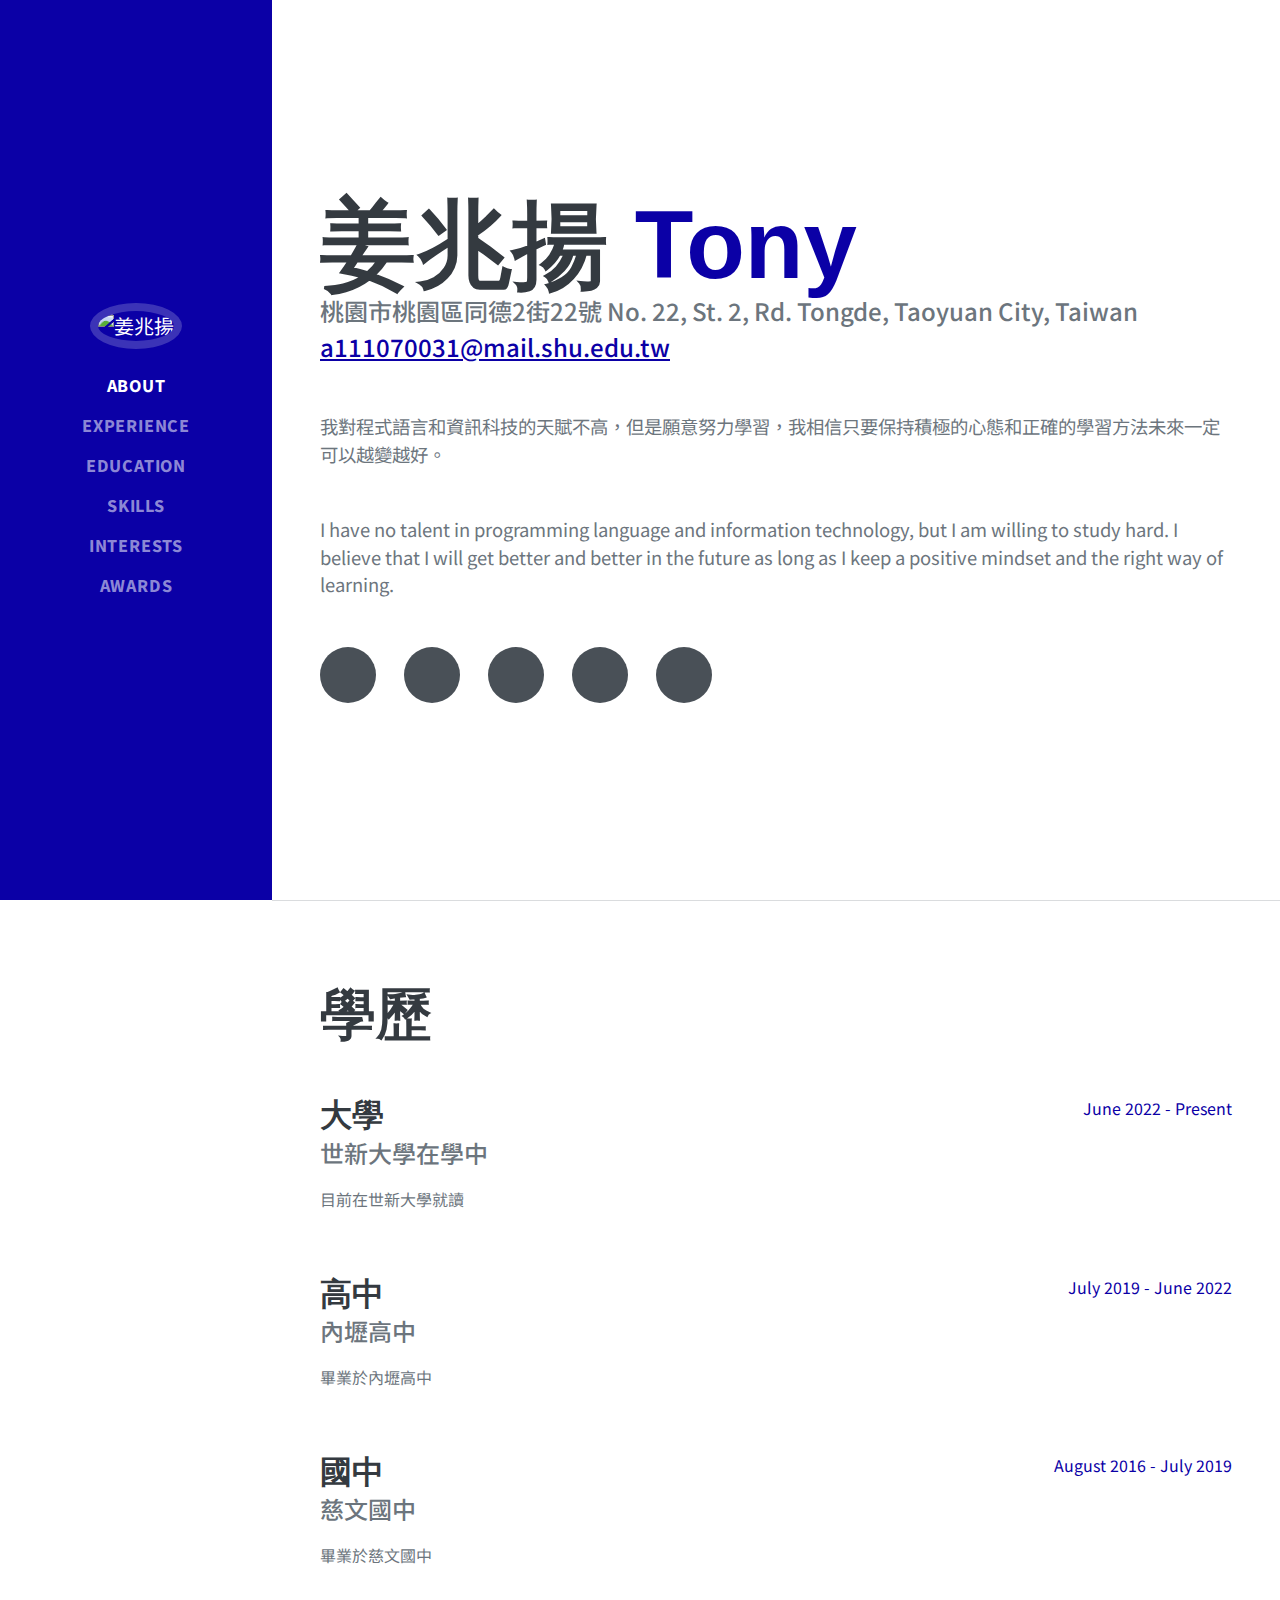
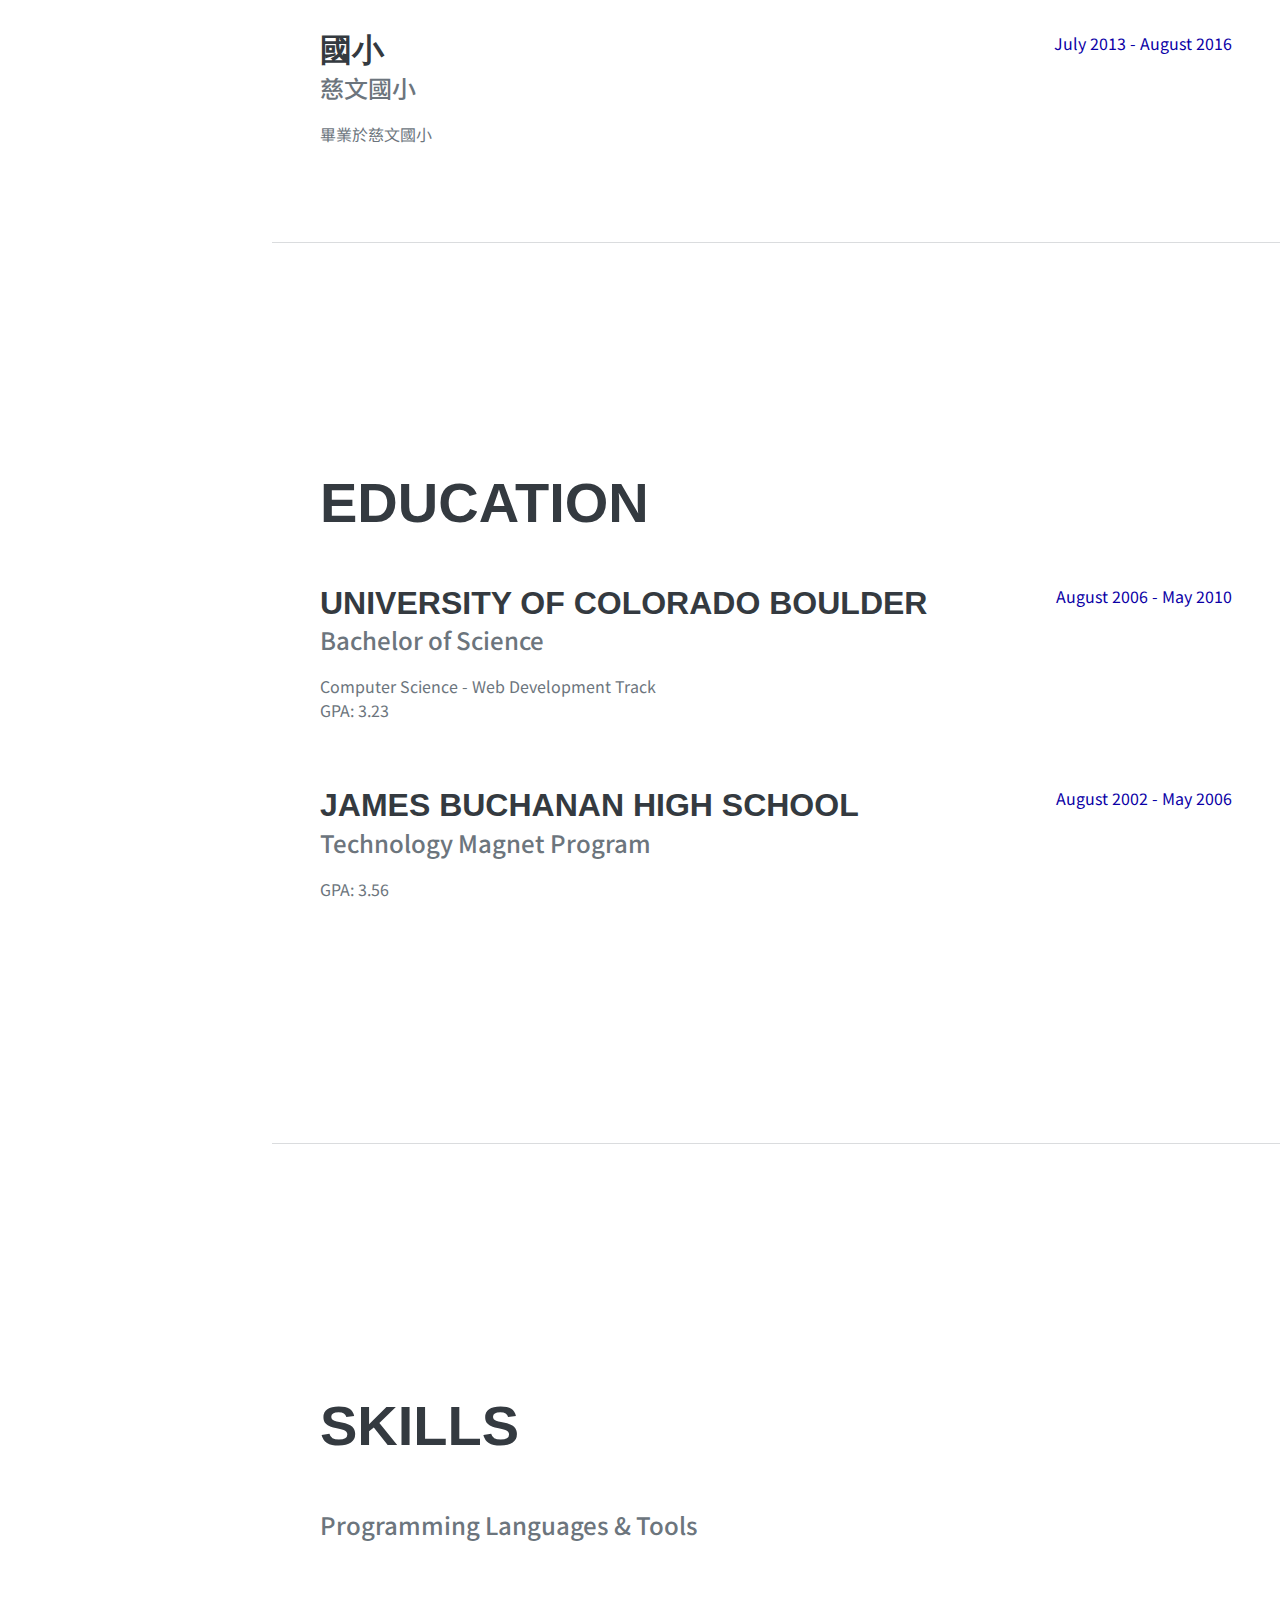
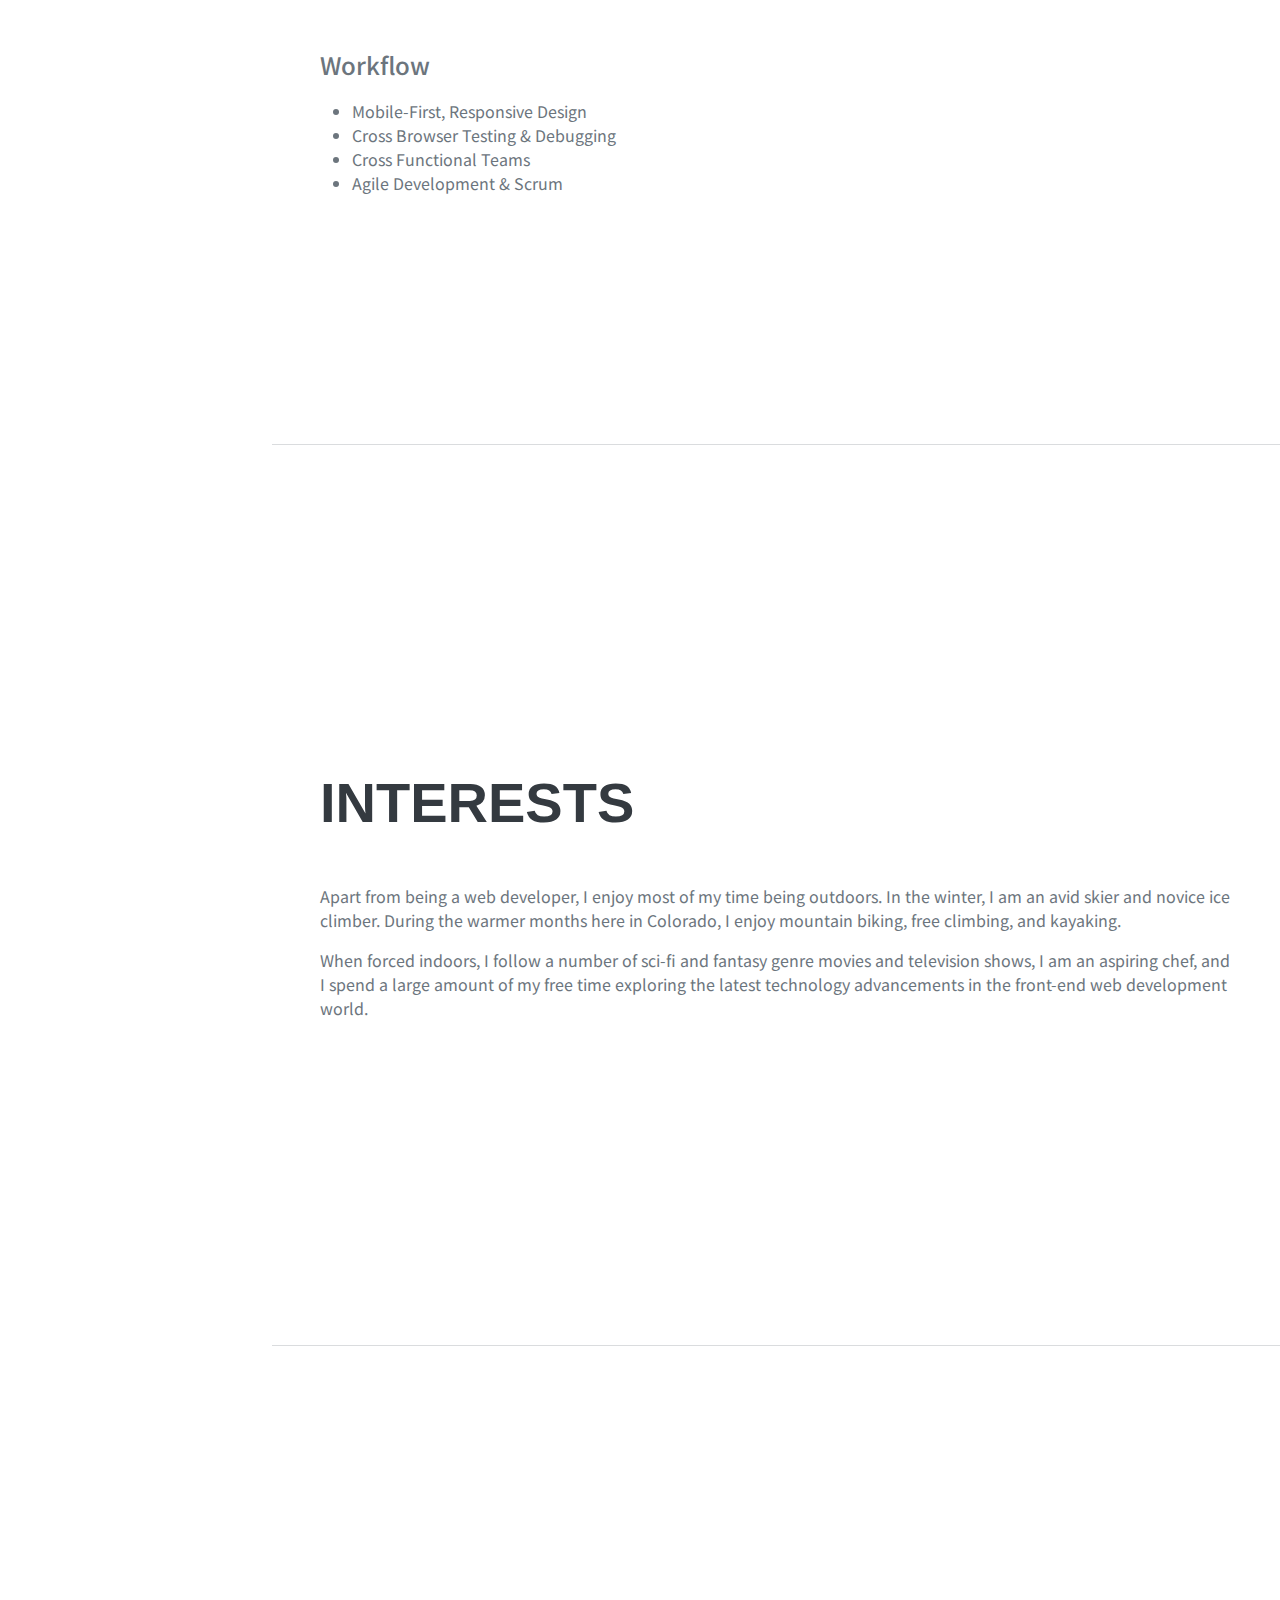
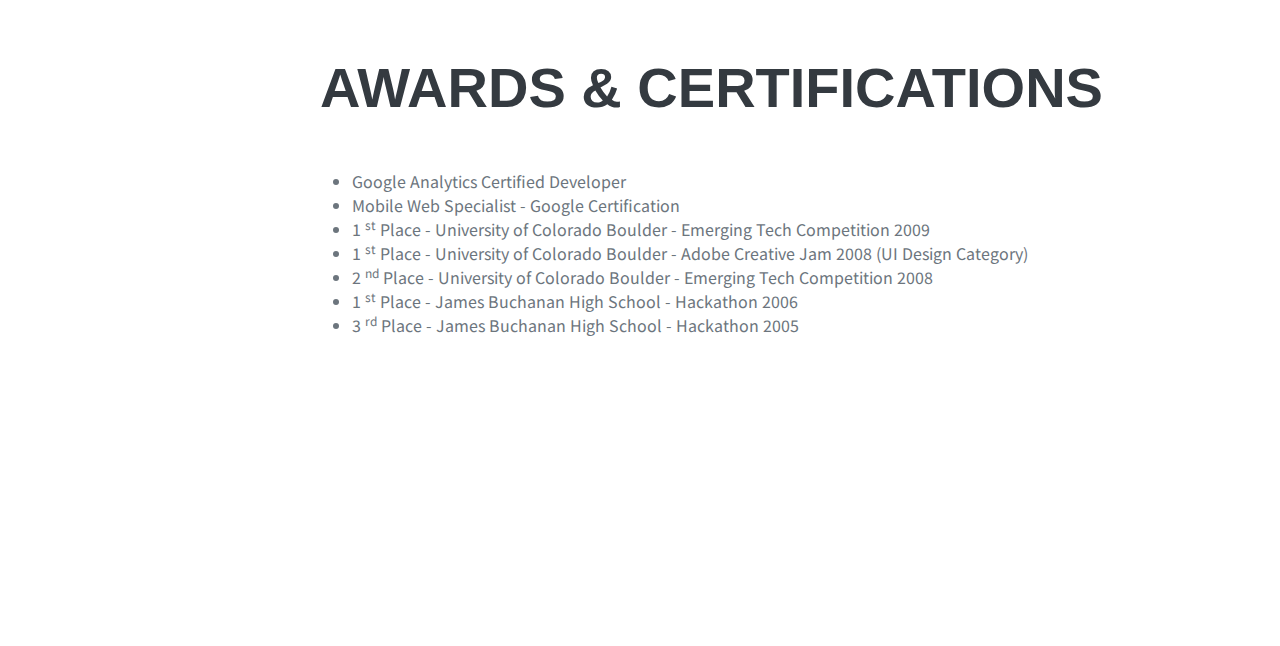
==== index.html @ 283b2340 "新網站2" ====
<!DOCTYPE html>
<html lang="en">
    <head>
        <link rel="shortcut icon" href=“favicon.ico" >
        <meta charset="utf-8" />
        <meta name="viewport" content="width=device-width, initial-scale=1, shrink-to-fit=no" />
        <meta name="description" content="" />
        <meta name="author" content="" />
        <title>姜兆揚的自我介紹</title>
        <link rel="icon" type="image/x-icon" href="assets/img/favicon.ico" />
        <!-- Font Awesome icons (free version)-->
        <script src="https://use.fontawesome.com/releases/v6.1.0/js/all.js" crossorigin="anonymous"></script>
        <!-- Google fonts--><link rel="preconnect" href="https://fonts.googleapis.com">
<link rel="preconnect" href="https://fonts.gstatic.com" crossorigin>
<link href="https://fonts.googleapis.com/css2?family=Noto+Sans+TC&display=swap" rel="stylesheet">
        <!-- Core theme CSS (includes Bootstrap)-->
        <link href="css/styles.css" rel="stylesheet" />
        <link href="css/my_styles.css" rel="stylesheet">
    </head>
    <body id="page-top">
        <!-- Navigation-->
        <nav class="navbar navbar-expand-lg navbar-dark bg-primary fixed-top" id="sideNav">
            <a class="navbar-brand js-scroll-trigger" href="#page-top">
                <span class="d-block d-lg-none">姜兆陽</span>
                <span class="d-none d-lg-block">
                    <img class="img-fluid img-profile rounded-circle mx-auto mb-2" src="https://img.onl/4p0m0N" alt="姜兆揚" />
                </span>
            </a>
            <button class="navbar-toggler" type="button" data-bs-toggle="collapse" data-bs-target="#navbarResponsive" aria-controls="navbarResponsive" aria-expanded="false" aria-label="Toggle navigation"><span class="navbar-toggler-icon"></span></button>
            <div class="collapse navbar-collapse" id="navbarResponsive">
                <ul class="navbar-nav">
                    <li class="nav-item"><a class="nav-link js-scroll-trigger" href="#about">About</a></li>
                    <li class="nav-item"><a class="nav-link js-scroll-trigger" href="#experience">Experience</a></li>
                    <li class="nav-item"><a class="nav-link js-scroll-trigger" href="#education">Education</a></li>
                    <li class="nav-item"><a class="nav-link js-scroll-trigger" href="#skills">Skills</a></li>
                    <li class="nav-item"><a class="nav-link js-scroll-trigger" href="#interests">Interests</a></li>
                    <li class="nav-item"><a class="nav-link js-scroll-trigger" href="#awards">Awards</a></li>
                </ul>
            </div>
        </nav>
        <!-- Page Content-->
        <div class="container-fluid p-0">
            <!-- About-->
            <section class="resume-section" id="about">
                <div class="resume-section-content">
                    <h1 class="mb-0">
                        姜兆揚
                        <span style="text-transform: none; color:#0b00a6;">Tony</span>
                    </h1>
                    <div class="subheading mb-5">
                        桃園市桃園區同德2街22號 No. 22, St. 2, Rd. Tongde, Taoyuan City, Taiwan<br />
            
                    <a href="mailto:name@email.com">a111070031@mail.shu.edu.tw</a>
                    </div>
                    <p class="lead mb-5">我對程式語言和資訊科技的天賦不高，但是願意努力學習，我相信只要保持積極的心態和正確的學習方法未來一定可以越變越好。</p>
                    <p class="lead mb-5">I have no talent in programming language and information technology, but I am willing to study hard. I believe that I will get better and better in the future as long as I keep a positive mindset and the right way of learning.</p>
                    <div class="social-icons">
                        <a class="social-icon" href="#!"><i class="fab fa-linkedin-in"></i></a>
                        <a class="social-icon" href="#!"><i class="fab fa-github"></i></a>
                        <a class="social-icon" href="#!"><i class="fab fa-twitter"></i></a>
                        <a class="social-icon" href="https://www.facebook.com/profile.php?id=100037380620520"target="_blank"><i class="fab fa-facebook-f"></i></a>
                        <a class="social-icon" href="https://www.instagram.com/jiangzhaoyang9/"target="_blank"><i class="fa-brands fa-instagram"></i></a>
                    </div>
                </div>
            </section>
            <hr class="m-0" />
            <!-- Experience-->
            <section class="resume-section" id="experience">
                <div class="resume-section-content">
                    <h2 class="mb-5">學歷</h2>
                    <div class="d-flex flex-column flex-md-row justify-content-between mb-5">
                        <div class="flex-grow-1">
                            <h3 class="mb-0">大學
                                <a class="expedu_icon" href="https://www.shu.edu.tw/"target="_blank"><i class="fa-solid fa-house"></i></a>
                            </h3>
                            <div class="subheading mb-3">世新大學在學中</div>
                            <p>目前在世新大學就讀</p>
                        </div>
                        <div class="flex-shrink-0"><span class="text-primary">June 2022 - Present</span></div>
                    </div>
                    <div class="d-flex flex-column flex-md-row justify-content-between mb-5">
                        <div class="flex-grow-1">
                            <h3 class="mb-0">高中
                                <a class="expedu_icon" href="https://www.nlhs.tyc.edu.tw/home"target="_blank"><i class="fa-solid fa-house"></i></a>
                            </h3>
                            <div class="subheading mb-3">內壢高中</div>
                            <p>畢業於內壢高中</p>
                        </div>
                        <div class="flex-shrink-0"><span class="text-primary">July 2019 - June 2022</span></div>
                    </div>
                    <div class="d-flex flex-column flex-md-row justify-content-between mb-5">
                        <div class="flex-grow-1">
                            <h3 class="mb-0">國中
                                <a class="expedu_icon" href="https://www.twjh.tyc.edu.tw/"target="_blank"><i class="fa-solid fa-house"></i></a>
                            </h3>
                            <div class="subheading mb-3">慈文國中</div>
                            <p>畢業於慈文國中</p>
                        </div>
                        <div class="flex-shrink-0"><span class="text-primary">August 2016 - July 2019</span></div>
                    </div>
                    <div class="d-flex flex-column flex-md-row justify-content-between">
                        <div class="flex-grow-1">
                            <h3 class="mb-0">國小
                                <a class="expedu_icon" href="http://www.twes.tyc.edu.tw/"target="_blank"><i class="fa-solid fa-house"></i></a>
                            </h3>
                            <div class="subheading mb-3">慈文國小</div>
                            <p>畢業於慈文國小</p>
                        </div>
                        <div class="flex-shrink-0"><span class="text-primary">July 2013 - August 2016</span></div>
                    </div>
                </div>
            </section>
            <hr class="m-0" />
            <!-- Education-->
            <section class="resume-section" id="education">
                <div class="resume-section-content">
                    <h2 class="mb-5">Education</h2>
                    <div class="d-flex flex-column flex-md-row justify-content-between mb-5">
                        <div class="flex-grow-1">
                            <h3 class="mb-0">University of Colorado Boulder</h3>
                            <div class="subheading mb-3">Bachelor of Science</div>
                            <div>Computer Science - Web Development Track</div>
                            <p>GPA: 3.23</p>
                        </div>
                        <div class="flex-shrink-0"><span class="text-primary">August 2006 - May 2010</span></div>
                    </div>
                    <div class="d-flex flex-column flex-md-row justify-content-between">
                        <div class="flex-grow-1">
                            <h3 class="mb-0">James Buchanan High School</h3>
                            <div class="subheading mb-3">Technology Magnet Program</div>
                            <p>GPA: 3.56</p>
                        </div>
                        <div class="flex-shrink-0"><span class="text-primary">August 2002 - May 2006</span></div>
                    </div>
                </div>
            </section>
            <hr class="m-0" />
            <!-- Skills-->
            <section class="resume-section" id="skills">
                <div class="resume-section-content">
                    <h2 class="mb-5">Skills</h2>
                    <div class="subheading mb-3">Programming Languages & Tools</div>
                    <ul class="list-inline dev-icons">
                        <li class="list-inline-item"><i class="fab fa-html5"></i></li>
                        <li class="list-inline-item"><i class="fab fa-css3-alt"></i></li>
                        <li class="list-inline-item"><i class="fab fa-js-square"></i></li>
                        <li class="list-inline-item"><i class="fab fa-angular"></i></li>
                        <li class="list-inline-item"><i class="fab fa-react"></i></li>
                        <li class="list-inline-item"><i class="fab fa-node-js"></i></li>
                        <li class="list-inline-item"><i class="fab fa-sass"></i></li>
                        <li class="list-inline-item"><i class="fab fa-less"></i></li>
                        <li class="list-inline-item"><i class="fab fa-wordpress"></i></li>
                        <li class="list-inline-item"><i class="fab fa-gulp"></i></li>
                        <li class="list-inline-item"><i class="fab fa-grunt"></i></li>
                        <li class="list-inline-item"><i class="fab fa-npm"></i></li>
                    </ul>
                    <div class="subheading mb-3">Workflow</div>
                    <ul class="fa-ul mb-0">
                        <li>
                            <span class="fa-li"><i class="fas fa-check"></i></span>
                            Mobile-First, Responsive Design
                        </li>
                        <li>
                            <span class="fa-li"><i class="fas fa-check"></i></span>
                            Cross Browser Testing & Debugging
                        </li>
                        <li>
                            <span class="fa-li"><i class="fas fa-check"></i></span>
                            Cross Functional Teams
                        </li>
                        <li>
                            <span class="fa-li"><i class="fas fa-check"></i></span>
                            Agile Development & Scrum
                        </li>
                    </ul>
                </div>
            </section>
            <hr class="m-0" />
            <!-- Interests-->
            <section class="resume-section" id="interests">
                <div class="resume-section-content">
                    <h2 class="mb-5">Interests</h2>
                    <p>Apart from being a web developer, I enjoy most of my time being outdoors. In the winter, I am an avid skier and novice ice climber. During the warmer months here in Colorado, I enjoy mountain biking, free climbing, and kayaking.</p>
                    <p class="mb-0">When forced indoors, I follow a number of sci-fi and fantasy genre movies and television shows, I am an aspiring chef, and I spend a large amount of my free time exploring the latest technology advancements in the front-end web development world.</p>
                </div>
            </section>
            <hr class="m-0" />
            <!-- Awards-->
            <section class="resume-section" id="awards">
                <div class="resume-section-content">
                    <h2 class="mb-5">Awards & Certifications</h2>
                    <ul class="fa-ul mb-0">
                        <li>
                            <span class="fa-li"><i class="fas fa-trophy text-warning"></i></span>
                            Google Analytics Certified Developer
                        </li>
                        <li>
                            <span class="fa-li"><i class="fas fa-trophy text-warning"></i></span>
                            Mobile Web Specialist - Google Certification
                        </li>
                        <li>
                            <span class="fa-li"><i class="fas fa-trophy text-warning"></i></span>
                            1
                            <sup>st</sup>
                            Place - University of Colorado Boulder - Emerging Tech Competition 2009
                        </li>
                        <li>
                            <span class="fa-li"><i class="fas fa-trophy text-warning"></i></span>
                            1
                            <sup>st</sup>
                            Place - University of Colorado Boulder - Adobe Creative Jam 2008 (UI Design Category)
                        </li>
                        <li>
                            <span class="fa-li"><i class="fas fa-trophy text-warning"></i></span>
                            2
                            <sup>nd</sup>
                            Place - University of Colorado Boulder - Emerging Tech Competition 2008
                        </li>
                        <li>
                            <span class="fa-li"><i class="fas fa-trophy text-warning"></i></span>
                            1
                            <sup>st</sup>
                            Place - James Buchanan High School - Hackathon 2006
                        </li>
                        <li>
                            <span class="fa-li"><i class="fas fa-trophy text-warning"></i></span>
                            3
                            <sup>rd</sup>
                            Place - James Buchanan High School - Hackathon 2005
                        </li>
                    </ul>
                </div>
            </section>
        </div>
        <!-- Bootstrap core JS-->
        <script src="https://cdn.jsdelivr.net/npm/bootstrap@5.1.3/dist/js/bootstrap.bundle.min.js"></script>
        <!-- Core theme JS-->
        <script src="js/scripts.js"></script>
    </body>
</html>
---- css/my_styles.css ----
body {
    font-family: 'Noto Sans TC', sans-serif;
}

h6, h6, h5, h5, h4, h4, .h3, .h3, .h2, .h2, .h1, .h1 {
    font-family: 'Noto Sans TC', sans-serif;
    text-transform: none;
}
    
.subheading {
    font-family: 'Noto Sans TC', sans-serif;
    text-transform: none;
}

.expedu_icon {
    color: #495057;
}
.expedu_icon:hover {
    background-color: #495057;
    color: #fff;
}

:root {
    --bs-primary: #0b00a6;
    --bs-primary-rgb: 11, 0, 166;
    --bs-secondary: #c07300;
    --bs-secondary-rgb: 238, 143, 0;
}

.expedu_icon:hover {
    color: var(--bs-secondary);
}

a {
    color: var(--bs-primary); 
}

.social-icons .social-icon:hover {
    background-color: var(--bs-secondary);
}
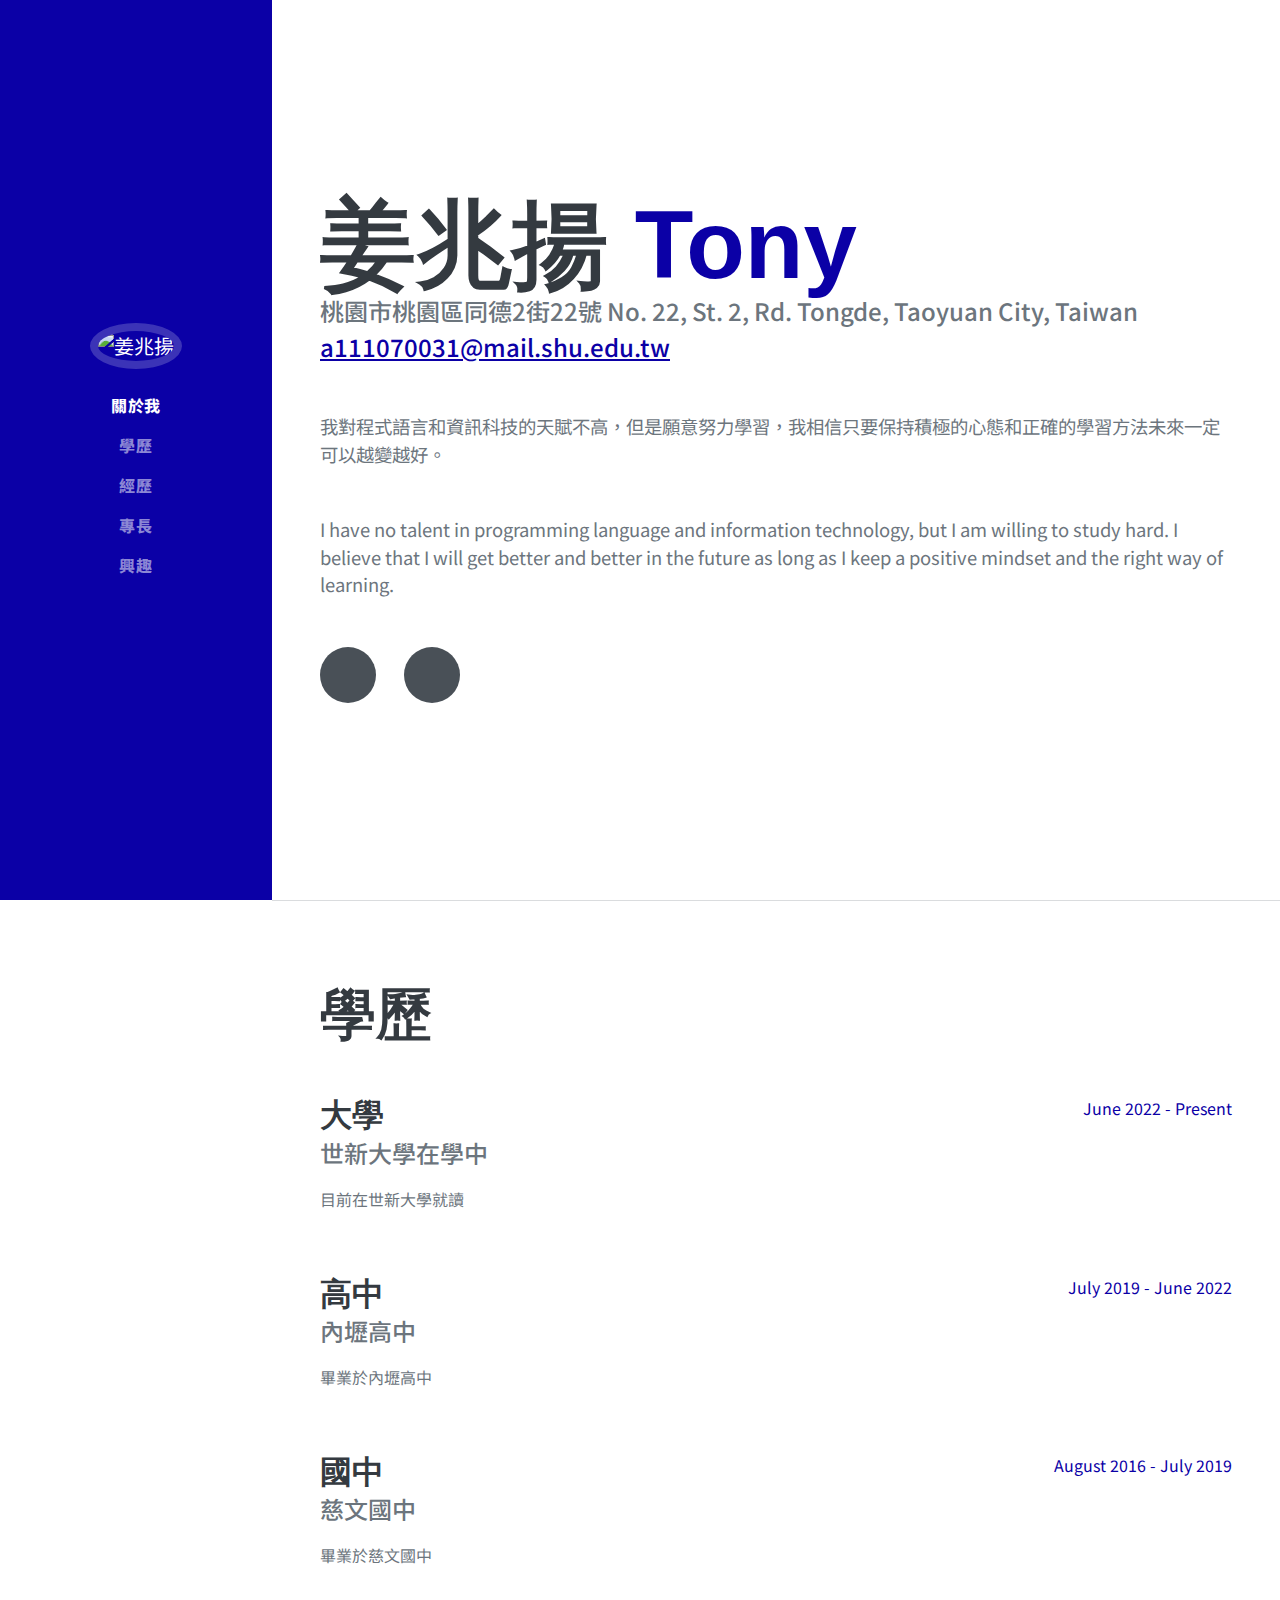
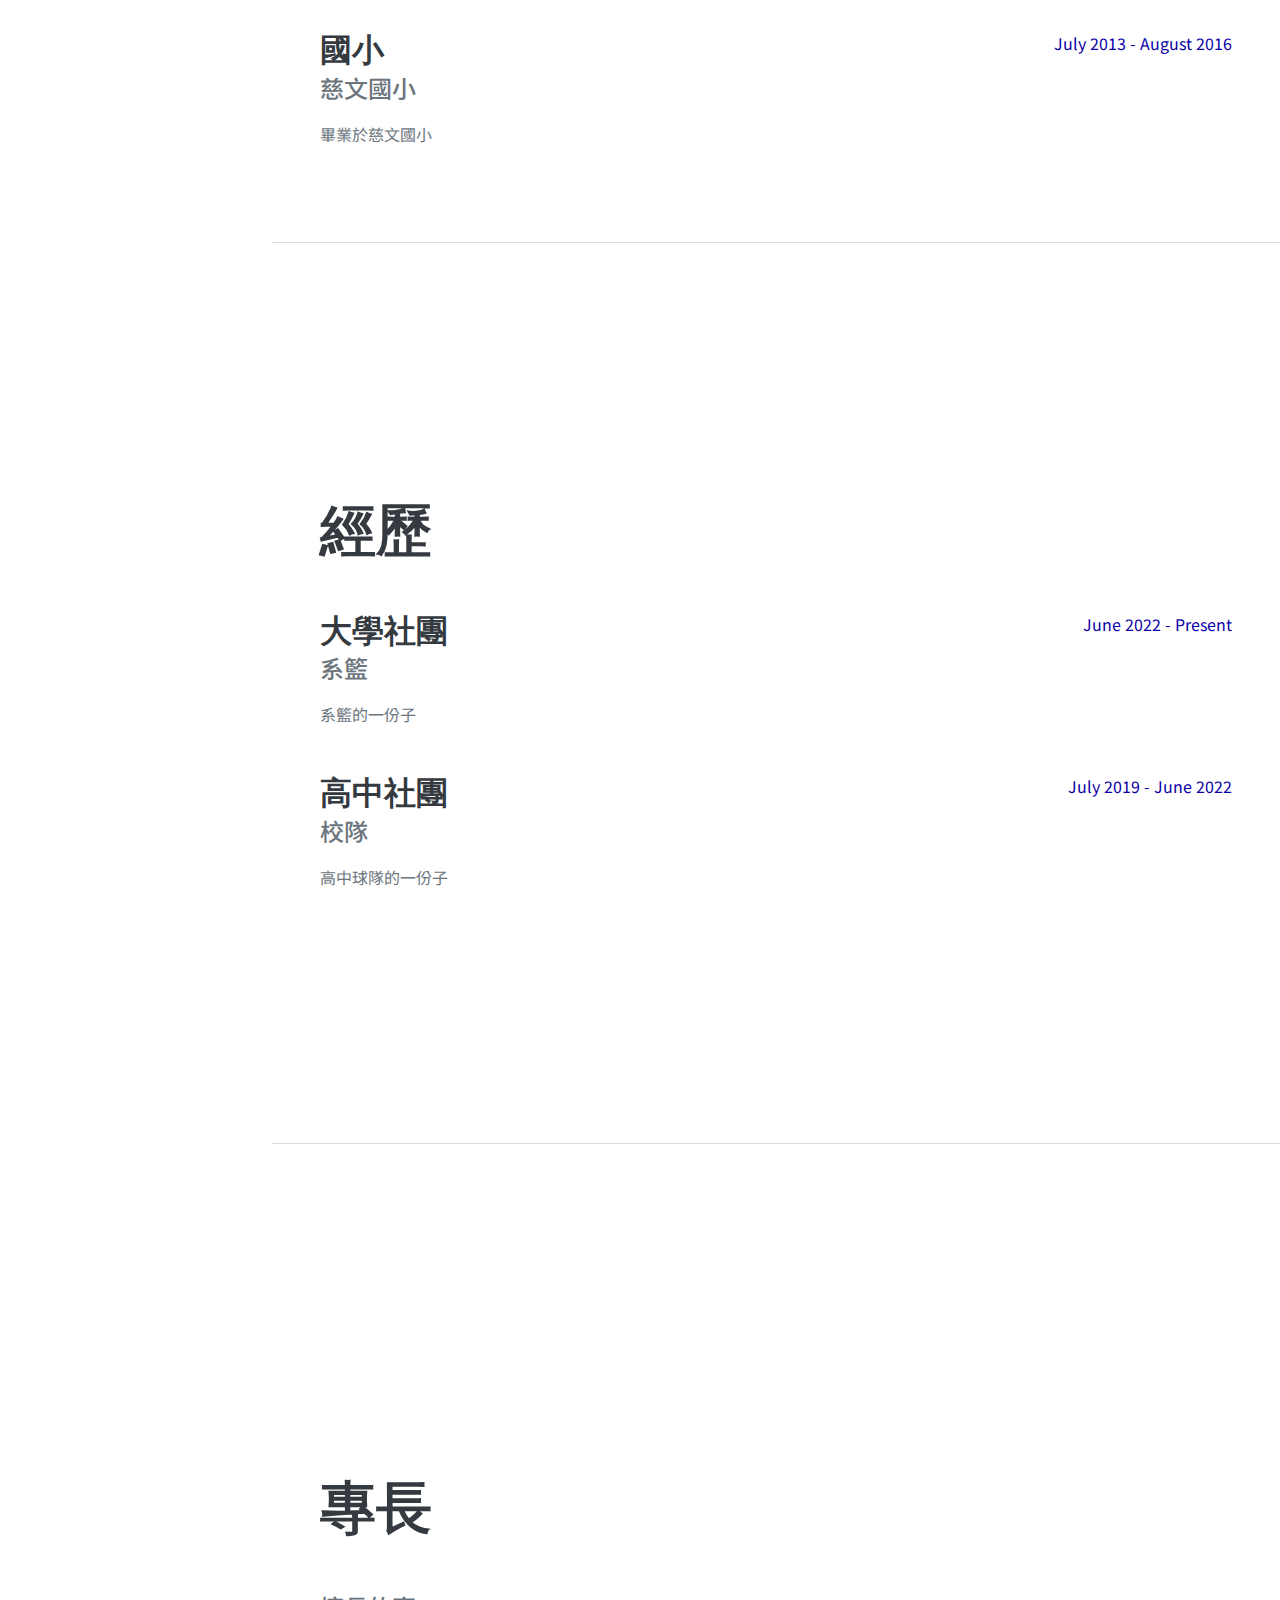
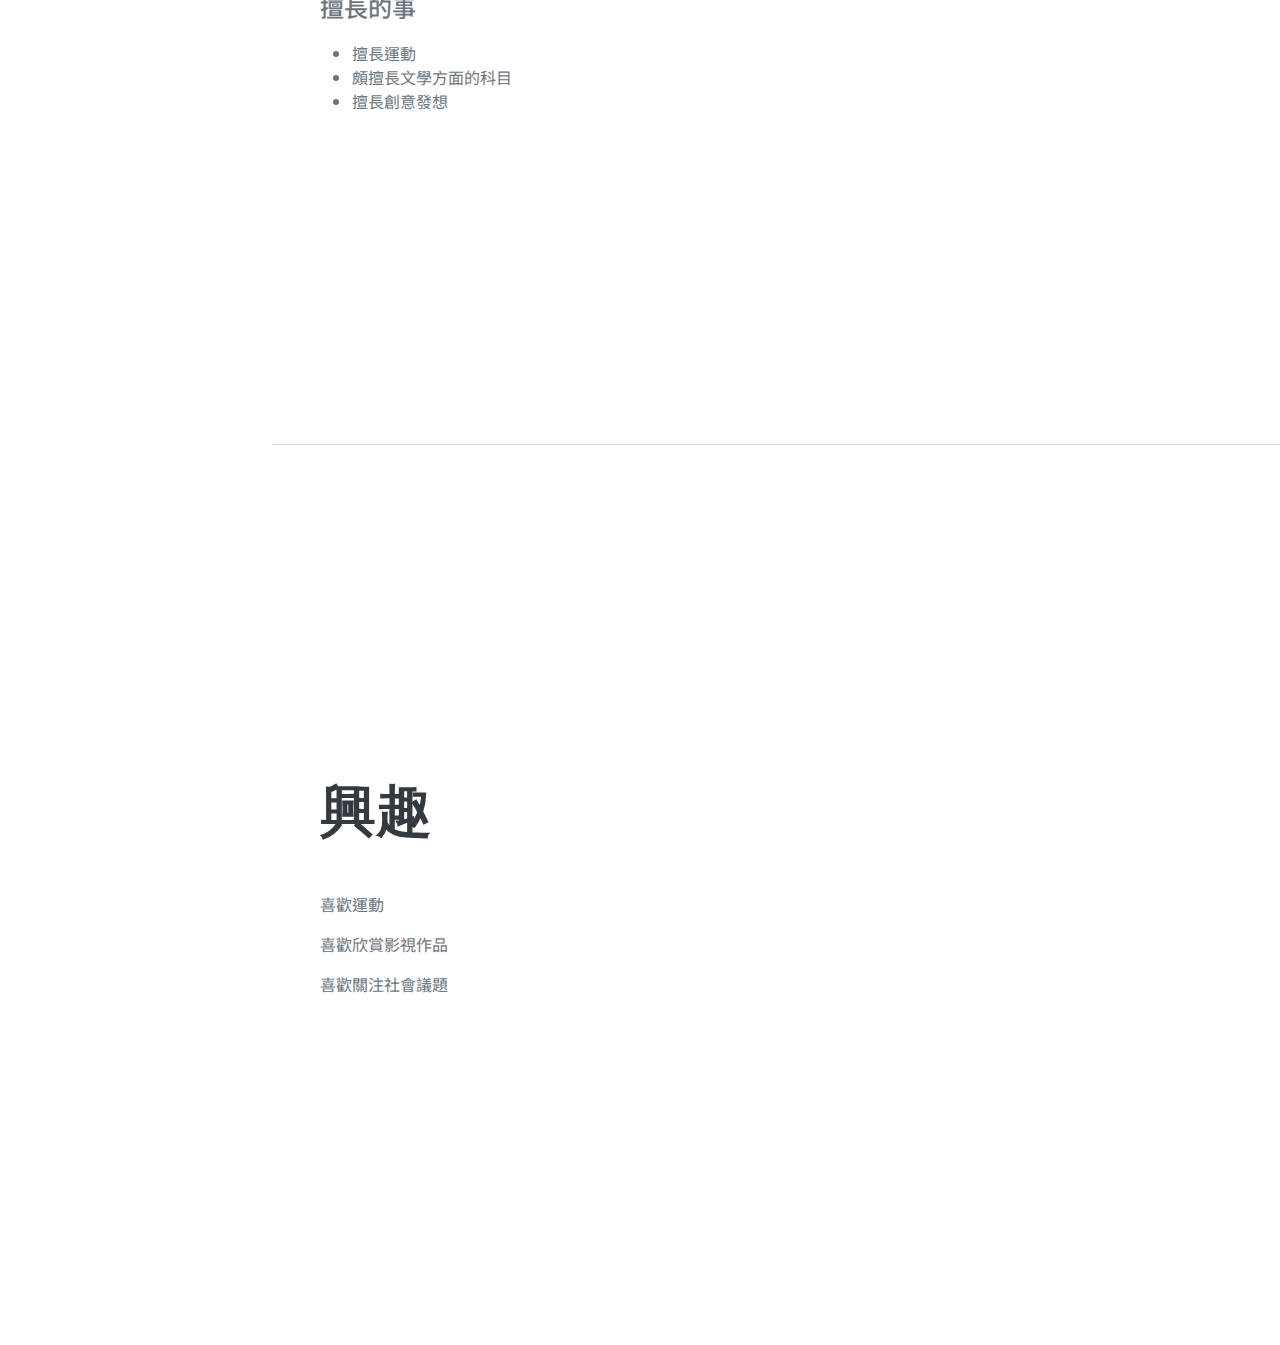
==== commit b4f07ab6: "新網站修改" ====
--- a/index.html
+++ b/index.html
@@ -29,12 +29,11 @@
             <button class="navbar-toggler" type="button" data-bs-toggle="collapse" data-bs-target="#navbarResponsive" aria-controls="navbarResponsive" aria-expanded="false" aria-label="Toggle navigation"><span class="navbar-toggler-icon"></span></button>
             <div class="collapse navbar-collapse" id="navbarResponsive">
                 <ul class="navbar-nav">
-                    <li class="nav-item"><a class="nav-link js-scroll-trigger" href="#about">About</a></li>
-                    <li class="nav-item"><a class="nav-link js-scroll-trigger" href="#experience">Experience</a></li>
-                    <li class="nav-item"><a class="nav-link js-scroll-trigger" href="#education">Education</a></li>
-                    <li class="nav-item"><a class="nav-link js-scroll-trigger" href="#skills">Skills</a></li>
-                    <li class="nav-item"><a class="nav-link js-scroll-trigger" href="#interests">Interests</a></li>
-                    <li class="nav-item"><a class="nav-link js-scroll-trigger" href="#awards">Awards</a></li>
+                    <li class="nav-item"><a class="nav-link js-scroll-trigger" href="#about">關於我</a></li>
+                    <li class="nav-item"><a class="nav-link js-scroll-trigger" href="#experience">學歷</a></li>
+                    <li class="nav-item"><a class="nav-link js-scroll-trigger" href="#education">經歷</a></li>
+                    <li class="nav-item"><a class="nav-link js-scroll-trigger" href="#skills">專長</a></li>
+                    <li class="nav-item"><a class="nav-link js-scroll-trigger" href="#interests">興趣</a></li>
                 </ul>
             </div>
         </nav>
@@ -55,16 +54,13 @@
                     <p class="lead mb-5">我對程式語言和資訊科技的天賦不高，但是願意努力學習，我相信只要保持積極的心態和正確的學習方法未來一定可以越變越好。</p>
                     <p class="lead mb-5">I have no talent in programming language and information technology, but I am willing to study hard. I believe that I will get better and better in the future as long as I keep a positive mindset and the right way of learning.</p>
                     <div class="social-icons">
-                        <a class="social-icon" href="#!"><i class="fab fa-linkedin-in"></i></a>
-                        <a class="social-icon" href="#!"><i class="fab fa-github"></i></a>
-                        <a class="social-icon" href="#!"><i class="fab fa-twitter"></i></a>
                         <a class="social-icon" href="https://www.facebook.com/profile.php?id=100037380620520"target="_blank"><i class="fab fa-facebook-f"></i></a>
                         <a class="social-icon" href="https://www.instagram.com/jiangzhaoyang9/"target="_blank"><i class="fa-brands fa-instagram"></i></a>
                     </div>
                 </div>
             </section>
             <hr class="m-0" />
-            <!-- Experience-->
+            <!-- experience-->
             <section class="resume-section" id="experience">
                 <div class="resume-section-content">
                     <h2 class="mb-5">學歷</h2>
@@ -114,23 +110,22 @@
             <!-- Education-->
             <section class="resume-section" id="education">
                 <div class="resume-section-content">
-                    <h2 class="mb-5">Education</h2>
+                    <h2 class="mb-5">經歷</h2>
                     <div class="d-flex flex-column flex-md-row justify-content-between mb-5">
                         <div class="flex-grow-1">
-                            <h3 class="mb-0">University of Colorado Boulder</h3>
-                            <div class="subheading mb-3">Bachelor of Science</div>
-                            <div>Computer Science - Web Development Track</div>
-                            <p>GPA: 3.23</p>
+                            <h3 class="mb-0">大學社團</h3>
+                            <div class="subheading mb-3">系籃</div>
+                            <div>系籃的一份子</div>
                         </div>
-                        <div class="flex-shrink-0"><span class="text-primary">August 2006 - May 2010</span></div>
+                        <div class="flex-shrink-0"><span class="text-primary">June 2022 - Present</span></div>
                     </div>
                     <div class="d-flex flex-column flex-md-row justify-content-between">
                         <div class="flex-grow-1">
-                            <h3 class="mb-0">James Buchanan High School</h3>
-                            <div class="subheading mb-3">Technology Magnet Program</div>
-                            <p>GPA: 3.56</p>
+                            <h3 class="mb-0">高中社團</h3>
+                            <div class="subheading mb-3">校隊</div>
+                            <div>高中球隊的一份子</div>
                         </div>
-                        <div class="flex-shrink-0"><span class="text-primary">August 2002 - May 2006</span></div>
+                        <div class="flex-shrink-0"><span class="text-primary">July 2019 - June 2022</span></div>
                     </div>
                 </div>
             </section>
@@ -138,39 +133,20 @@
             <!-- Skills-->
             <section class="resume-section" id="skills">
                 <div class="resume-section-content">
-                    <h2 class="mb-5">Skills</h2>
-                    <div class="subheading mb-3">Programming Languages & Tools</div>
-                    <ul class="list-inline dev-icons">
-                        <li class="list-inline-item"><i class="fab fa-html5"></i></li>
-                        <li class="list-inline-item"><i class="fab fa-css3-alt"></i></li>
-                        <li class="list-inline-item"><i class="fab fa-js-square"></i></li>
-                        <li class="list-inline-item"><i class="fab fa-angular"></i></li>
-                        <li class="list-inline-item"><i class="fab fa-react"></i></li>
-                        <li class="list-inline-item"><i class="fab fa-node-js"></i></li>
-                        <li class="list-inline-item"><i class="fab fa-sass"></i></li>
-                        <li class="list-inline-item"><i class="fab fa-less"></i></li>
-                        <li class="list-inline-item"><i class="fab fa-wordpress"></i></li>
-                        <li class="list-inline-item"><i class="fab fa-gulp"></i></li>
-                        <li class="list-inline-item"><i class="fab fa-grunt"></i></li>
-                        <li class="list-inline-item"><i class="fab fa-npm"></i></li>
-                    </ul>
-                    <div class="subheading mb-3">Workflow</div>
+                    <h2 class="mb-5">專長</h2>
+                    <div class="subheading mb-3">擅長的事</div>
                     <ul class="fa-ul mb-0">
                         <li>
                             <span class="fa-li"><i class="fas fa-check"></i></span>
-                            Mobile-First, Responsive Design
+                            擅長運動
                         </li>
                         <li>
                             <span class="fa-li"><i class="fas fa-check"></i></span>
-                            Cross Browser Testing & Debugging
+                            頗擅長文學方面的科目
                         </li>
                         <li>
                             <span class="fa-li"><i class="fas fa-check"></i></span>
-                            Cross Functional Teams
-                        </li>
-                        <li>
-                            <span class="fa-li"><i class="fas fa-check"></i></span>
-                            Agile Development & Scrum
+                            擅長創意發想
                         </li>
                     </ul>
                 </div>
@@ -179,59 +155,12 @@
             <!-- Interests-->
             <section class="resume-section" id="interests">
                 <div class="resume-section-content">
-                    <h2 class="mb-5">Interests</h2>
-                    <p>Apart from being a web developer, I enjoy most of my time being outdoors. In the winter, I am an avid skier and novice ice climber. During the warmer months here in Colorado, I enjoy mountain biking, free climbing, and kayaking.</p>
-                    <p class="mb-0">When forced indoors, I follow a number of sci-fi and fantasy genre movies and television shows, I am an aspiring chef, and I spend a large amount of my free time exploring the latest technology advancements in the front-end web development world.</p>
+                    <h2 class="mb-5">興趣</h2>
+                    <p>喜歡運動</p>
+                    <p>喜歡欣賞影視作品</p>
+                    <p>喜歡關注社會議題</p>
                 </div>
             </section>
-            <hr class="m-0" />
-            <!-- Awards-->
-            <section class="resume-section" id="awards">
-                <div class="resume-section-content">
-                    <h2 class="mb-5">Awards & Certifications</h2>
-                    <ul class="fa-ul mb-0">
-                        <li>
-                            <span class="fa-li"><i class="fas fa-trophy text-warning"></i></span>
-                            Google Analytics Certified Developer
-                        </li>
-                        <li>
-                            <span class="fa-li"><i class="fas fa-trophy text-warning"></i></span>
-                            Mobile Web Specialist - Google Certification
-                        </li>
-                        <li>
-                            <span class="fa-li"><i class="fas fa-trophy text-warning"></i></span>
-                            1
-                            <sup>st</sup>
-                            Place - University of Colorado Boulder - Emerging Tech Competition 2009
-                        </li>
-                        <li>
-                            <span class="fa-li"><i class="fas fa-trophy text-warning"></i></span>
-                            1
-                            <sup>st</sup>
-                            Place - University of Colorado Boulder - Adobe Creative Jam 2008 (UI Design Category)
-                        </li>
-                        <li>
-                            <span class="fa-li"><i class="fas fa-trophy text-warning"></i></span>
-                            2
-                            <sup>nd</sup>
-                            Place - University of Colorado Boulder - Emerging Tech Competition 2008
-                        </li>
-                        <li>
-                            <span class="fa-li"><i class="fas fa-trophy text-warning"></i></span>
-                            1
-                            <sup>st</sup>
-                            Place - James Buchanan High School - Hackathon 2006
-                        </li>
-                        <li>
-                            <span class="fa-li"><i class="fas fa-trophy text-warning"></i></span>
-                            3
-                            <sup>rd</sup>
-                            Place - James Buchanan High School - Hackathon 2005
-                        </li>
-                    </ul>
-                </div>
-            </section>
-        </div>
         <!-- Bootstrap core JS-->
         <script src="https://cdn.jsdelivr.net/npm/bootstrap@5.1.3/dist/js/bootstrap.bundle.min.js"></script>
         <!-- Core theme JS-->
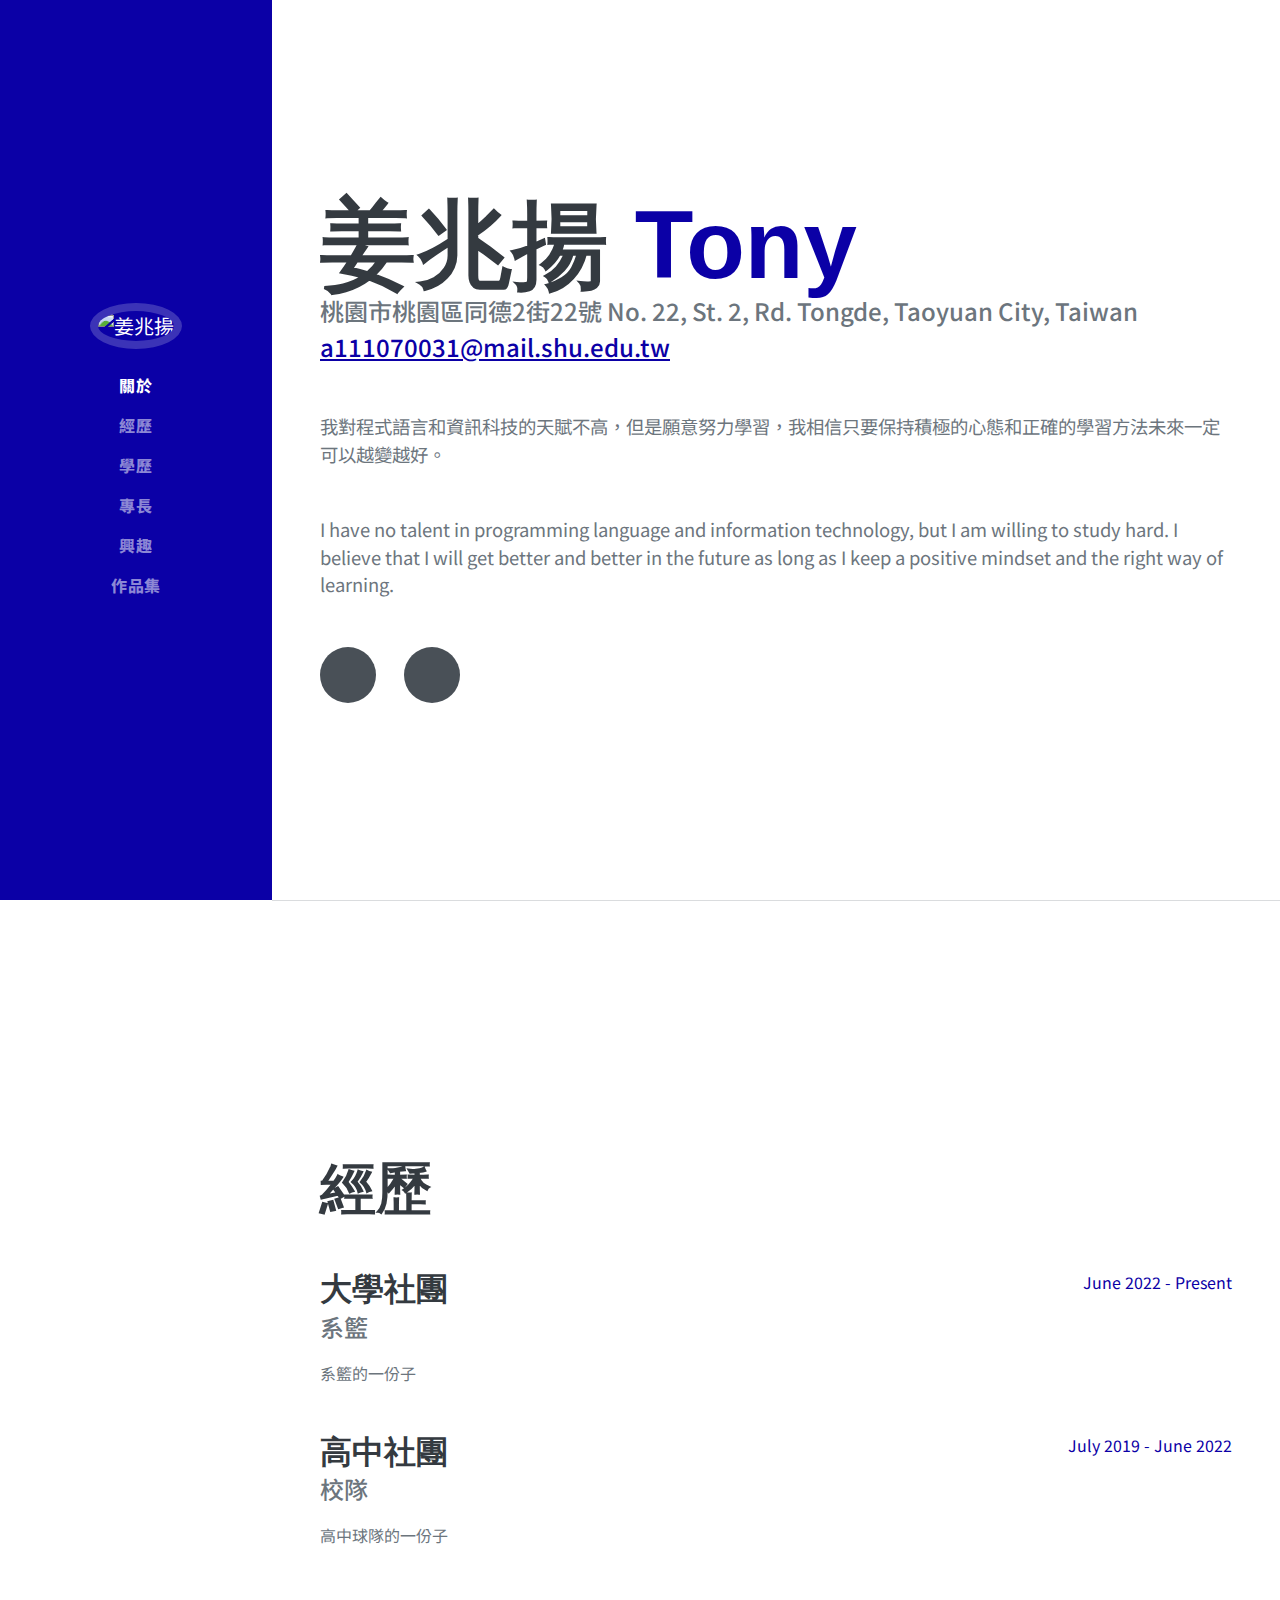
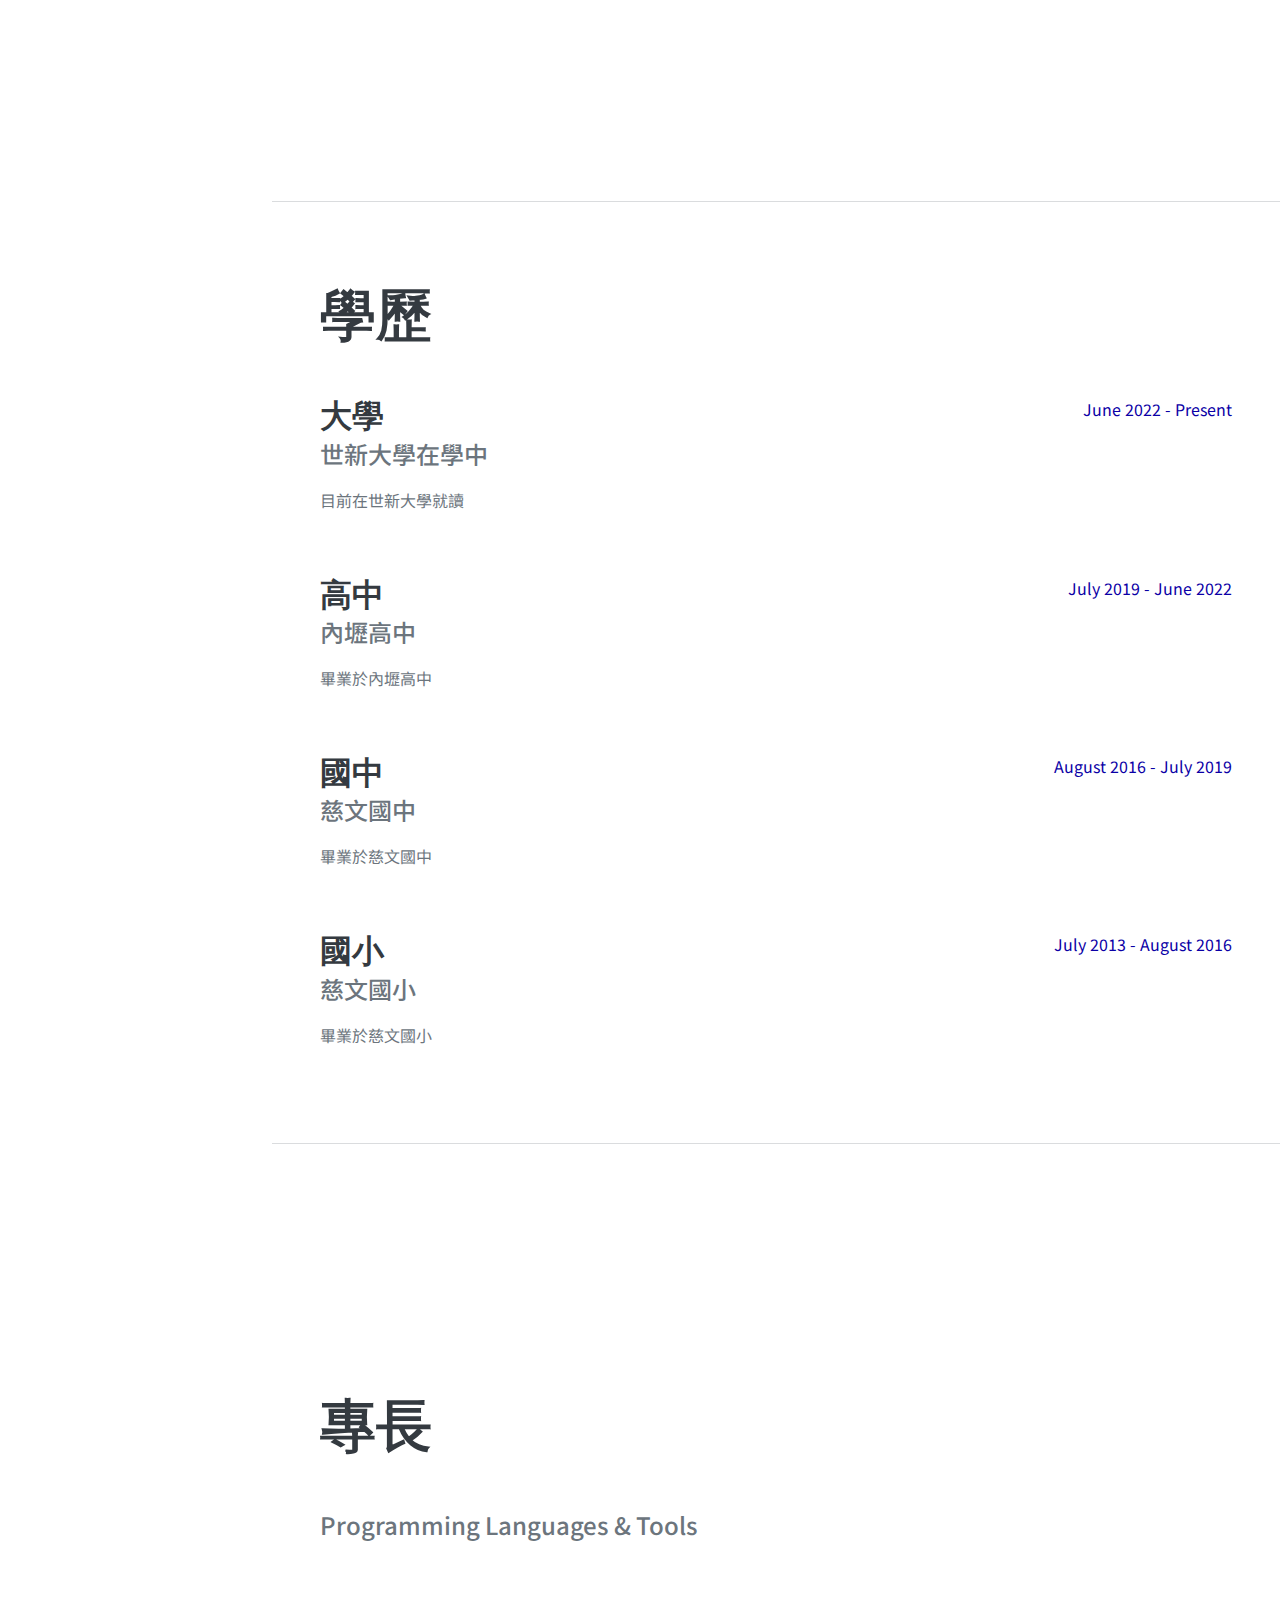
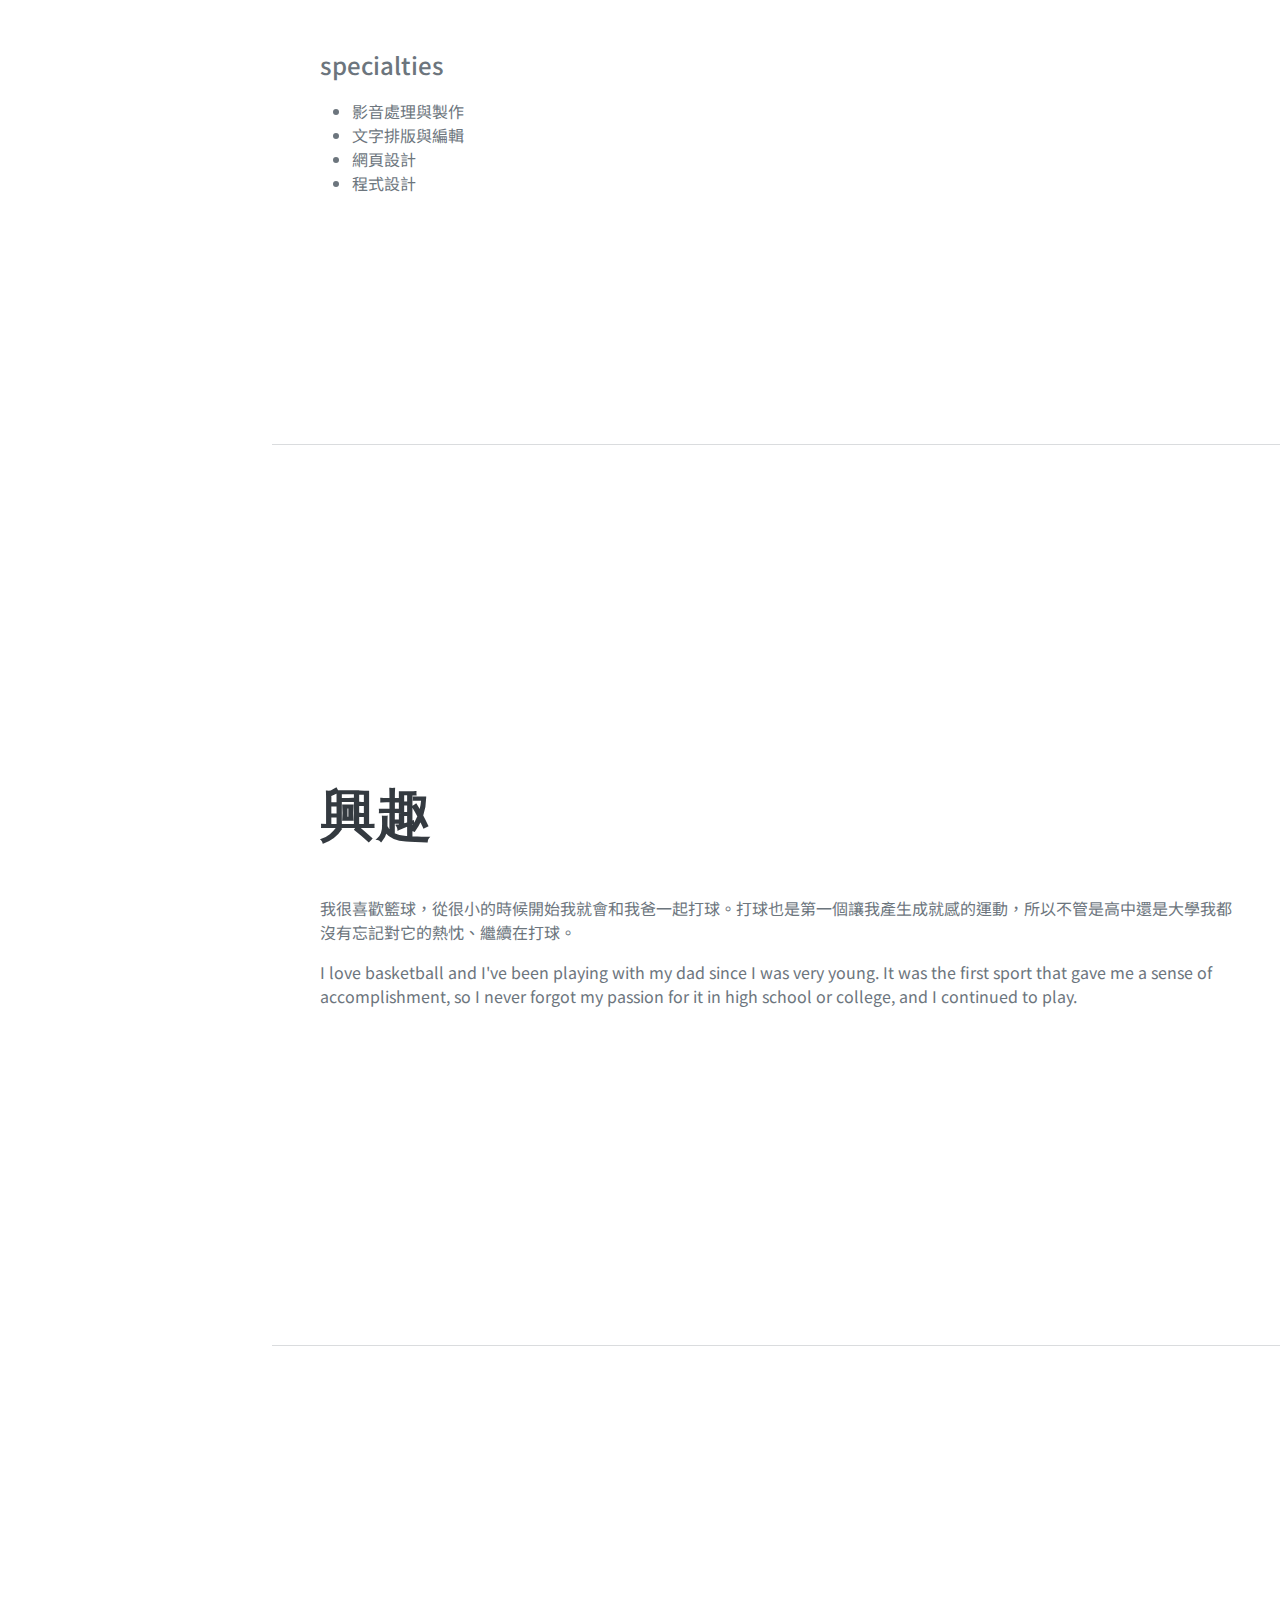
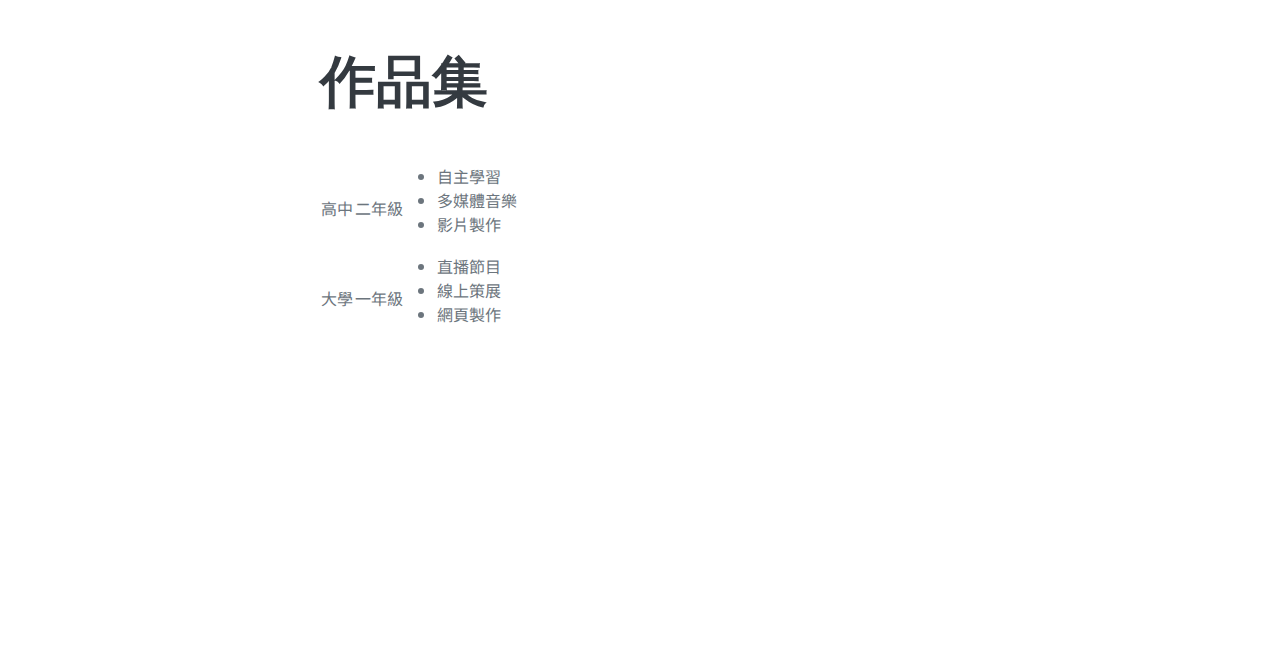
==== commit 15b7f84a: "期中" ====
--- a/index.html
+++ b/index.html
@@ -29,11 +29,12 @@
             <button class="navbar-toggler" type="button" data-bs-toggle="collapse" data-bs-target="#navbarResponsive" aria-controls="navbarResponsive" aria-expanded="false" aria-label="Toggle navigation"><span class="navbar-toggler-icon"></span></button>
             <div class="collapse navbar-collapse" id="navbarResponsive">
                 <ul class="navbar-nav">
-                    <li class="nav-item"><a class="nav-link js-scroll-trigger" href="#about">關於我</a></li>
-                    <li class="nav-item"><a class="nav-link js-scroll-trigger" href="#experience">學歷</a></li>
-                    <li class="nav-item"><a class="nav-link js-scroll-trigger" href="#education">經歷</a></li>
+                    <li class="nav-item"><a class="nav-link js-scroll-trigger" href="#about">關於</a></li>
+                    <li class="nav-item"><a class="nav-link js-scroll-trigger" href="#experience">經歷</a></li>
+                    <li class="nav-item"><a class="nav-link js-scroll-trigger" href="#education">學歷</a></li>
                     <li class="nav-item"><a class="nav-link js-scroll-trigger" href="#skills">專長</a></li>
                     <li class="nav-item"><a class="nav-link js-scroll-trigger" href="#interests">興趣</a></li>
+                    <li class="nav-item"><a class="nav-link js-scroll-trigger" href="#awards">作品集</a></li>
                 </ul>
             </div>
         </nav>
@@ -60,8 +61,31 @@
                 </div>
             </section>
             <hr class="m-0" />
-            <!-- experience-->
-            <section class="resume-section" id="experience">
+        <!-- Experience-->
+        <section class="resume-section" id="experience">
+            <div class="resume-section-content">
+                <h2 class="mb-5">經歷</h2>
+                <div class="d-flex flex-column flex-md-row justify-content-between mb-5">
+                    <div class="flex-grow-1">
+                        <h3 class="mb-0">大學社團</h3>
+                        <div class="subheading mb-3">系籃</div>
+                        <div>系籃的一份子</div>
+                    </div>
+                    <div class="flex-shrink-0"><span class="text-primary">June 2022 - Present</span></div>
+                </div>
+                <div class="d-flex flex-column flex-md-row justify-content-between">
+                    <div class="flex-grow-1">
+                        <h3 class="mb-0">高中社團</h3>
+                        <div class="subheading mb-3">校隊</div>
+                        <div>高中球隊的一份子</div>
+                    </div>
+                    <div class="flex-shrink-0"><span class="text-primary">July 2019 - June 2022</span></div>
+                </div>
+            </div>
+        </section>
+        <hr class="m-0" />
+        <!-- Education-->
+        <section class="resume-section" id="education">
                 <div class="resume-section-content">
                     <h2 class="mb-5">學歷</h2>
                     <div class="d-flex flex-column flex-md-row justify-content-between mb-5">
@@ -107,63 +131,85 @@
                 </div>
             </section>
             <hr class="m-0" />
-            <!-- Education-->
-            <section class="resume-section" id="education">
-                <div class="resume-section-content">
-                    <h2 class="mb-5">經歷</h2>
-                    <div class="d-flex flex-column flex-md-row justify-content-between mb-5">
-                        <div class="flex-grow-1">
-                            <h3 class="mb-0">大學社團</h3>
-                            <div class="subheading mb-3">系籃</div>
-                            <div>系籃的一份子</div>
-                        </div>
-                        <div class="flex-shrink-0"><span class="text-primary">June 2022 - Present</span></div>
-                    </div>
-                    <div class="d-flex flex-column flex-md-row justify-content-between">
-                        <div class="flex-grow-1">
-                            <h3 class="mb-0">高中社團</h3>
-                            <div class="subheading mb-3">校隊</div>
-                            <div>高中球隊的一份子</div>
-                        </div>
-                        <div class="flex-shrink-0"><span class="text-primary">July 2019 - June 2022</span></div>
-                    </div>
-                </div>
-            </section>
-            <hr class="m-0" />
-            <!-- Skills-->
-            <section class="resume-section" id="skills">
-                <div class="resume-section-content">
-                    <h2 class="mb-5">專長</h2>
-                    <div class="subheading mb-3">擅長的事</div>
-                    <ul class="fa-ul mb-0">
-                        <li>
-                            <span class="fa-li"><i class="fas fa-check"></i></span>
-                            擅長運動
-                        </li>
-                        <li>
-                            <span class="fa-li"><i class="fas fa-check"></i></span>
-                            頗擅長文學方面的科目
-                        </li>
-                        <li>
-                            <span class="fa-li"><i class="fas fa-check"></i></span>
-                            擅長創意發想
-                        </li>
-                    </ul>
-                </div>
-            </section>
-            <hr class="m-0" />
-            <!-- Interests-->
-            <section class="resume-section" id="interests">
-                <div class="resume-section-content">
-                    <h2 class="mb-5">興趣</h2>
-                    <p>喜歡運動</p>
-                    <p>喜歡欣賞影視作品</p>
-                    <p>喜歡關注社會議題</p>
-                </div>
-            </section>
-        <!-- Bootstrap core JS-->
-        <script src="https://cdn.jsdelivr.net/npm/bootstrap@5.1.3/dist/js/bootstrap.bundle.min.js"></script>
-        <!-- Core theme JS-->
-        <script src="js/scripts.js"></script>
-    </body>
+ <!-- Skills-->
+ <section class="resume-section" id="skills">
+    <div class="resume-section-content">
+        <h2 class="mb-5">專長</h2>
+        <div class="subheading mb-3">Programming Languages & Tools</div>
+        <ul class="list-inline dev-icons">
+            <li class="list-inline-item"><i class="fa-solid fa-video"></i></li> 
+            <li class="list-inline-item"><i class="fa-solid fa-pen"></i></li>
+            <li class="list-inline-item"><i class="fa-brands fa-github"></i></li>
+            <li class="list-inline-item"><i class="fa-brands fa-python"></i></li>
+        </ul>
+        <div class="subheading mb-3">specialties</div>
+        <ul class="fa-ul mb-0">
+            <li>
+                <span class="fa-li"><i class="fa-solid fa-video"></i></span>
+                影音處理與製作
+            </li>
+            <li>
+                <span class="fa-li"><i class="fa-solid fa-pen"></i></span>
+                文字排版與編輯
+            </li>
+            <li>
+                <span class="fa-li"><i class="fa-brands fa-github"></i></span>
+                網頁設計
+            </li>
+            <li>
+                <span class="fa-li"><i class="fa-brands fa-python"></i></span>
+                程式設計
+            </li>
+        </ul>
+    </div>
+</section>
+<hr class="m-0" />
+<!-- Interests-->
+<section class="resume-section" id="interests">
+    <div class="resume-section-content">
+        <h2 class="mb-5">興趣</h2>
+        <i class="fa-solid fa-basketball"></i>
+        <p>我很喜歡籃球，從很小的時候開始我就會和我爸一起打球。打球也是第一個讓我產生成就感的運動，所以不管是高中還是大學我都沒有忘記對它的熱忱、繼續在打球。</p>
+        <p class="mb-0">I love basketball and I've been playing with my dad since I was very young. It was the first sport that gave me a sense of accomplishment, so I never forgot my passion for it in high school or college, and I continued to play.</p>
+    </div>
+</section>
+<hr class="m-0" />
+<!-- Awards-->
+<section class="resume-section" id="awards">
+    <div class="resume-section-content">
+        <h2 class="mb-5">作品集</h2>
+          <table>
+            <tr>
+              <td>高中</td>
+              <td>二年級</td>
+              <td>
+                <ul>
+                  <li>自主學習<a class="expedu_icon" href="https://www.canva.com/design/DAE_dx_OqQ0/Xv5aE0U34Uskx4qtLakNQQ/edit?utm_content=DAE_dx_OqQ0&utm_campaign=designshare&utm_medium=link2&utm_source=sharebutton"target="_blank"><i class="fa-solid fa-eye"></i></a></li>
+                  <li>多媒體音樂</li>
+                  <li>影片製作</li>
+                </ul>
+              </td>
+            </tr>
+            <tr>
+              <td>大學</td>
+              <td>一年級</td>
+              <td>
+                <ul>
+                  <li>直播節目</li>
+                  <li>線上策展</li>
+                  <li>網頁製作</li>
+                </ul>
+              </td>
+            </tr>
+          </table>
+    </div>
+</section>
+</div>
+<!-- Bootstrap core JS-->
+<script src="https://cdn.jsdelivr.net/npm/bootstrap@5.1.3/dist/js/bootstrap.bundle.min.js"></script>
+<!-- Core theme JS-->
+<script src="js/scripts.js"></script>
+</body>
 </html>
+
+
--- a/css/my_styles.css
+++ b/css/my_styles.css
@@ -37,4 +37,8 @@
 
 .social-icons .social-icon:hover {
     background-color: var(--bs-secondary);
+}
+
+.list-inline-item:hover {
+    background-color: var(--bs-secondary);
 }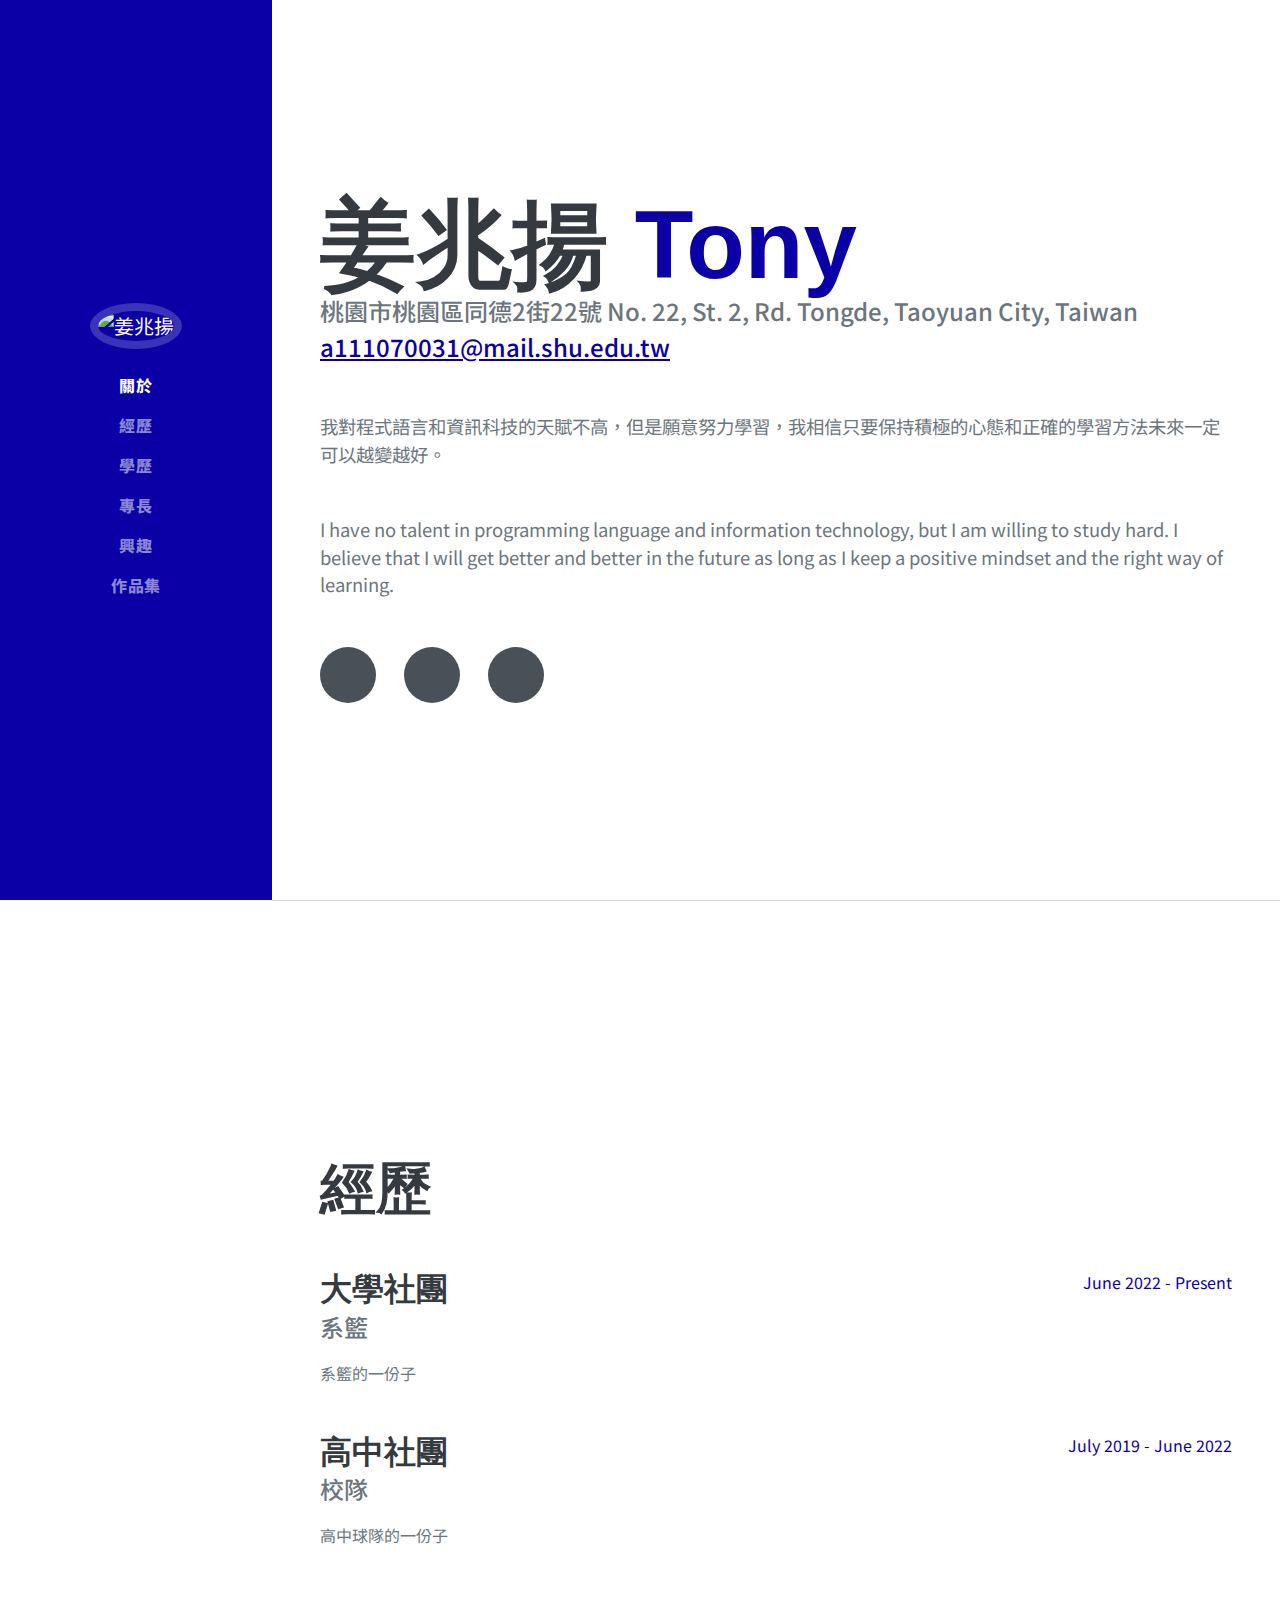
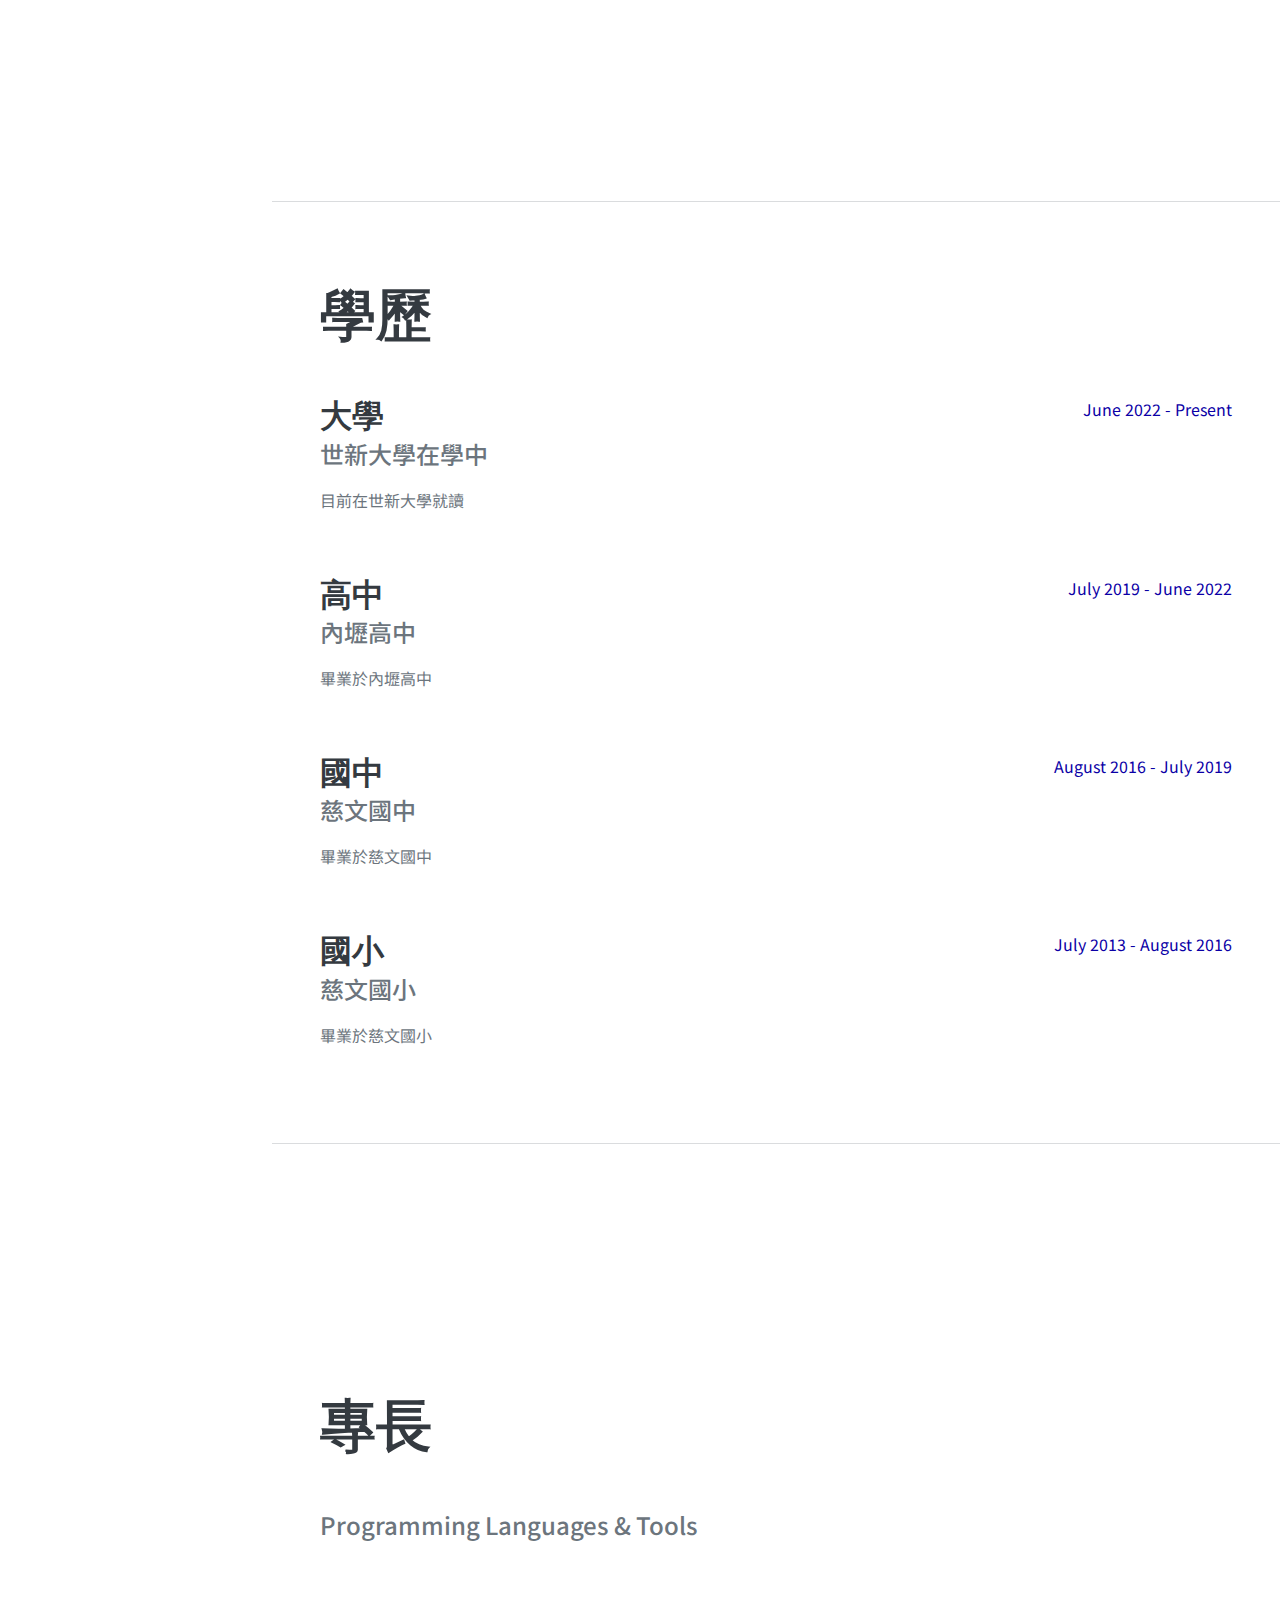
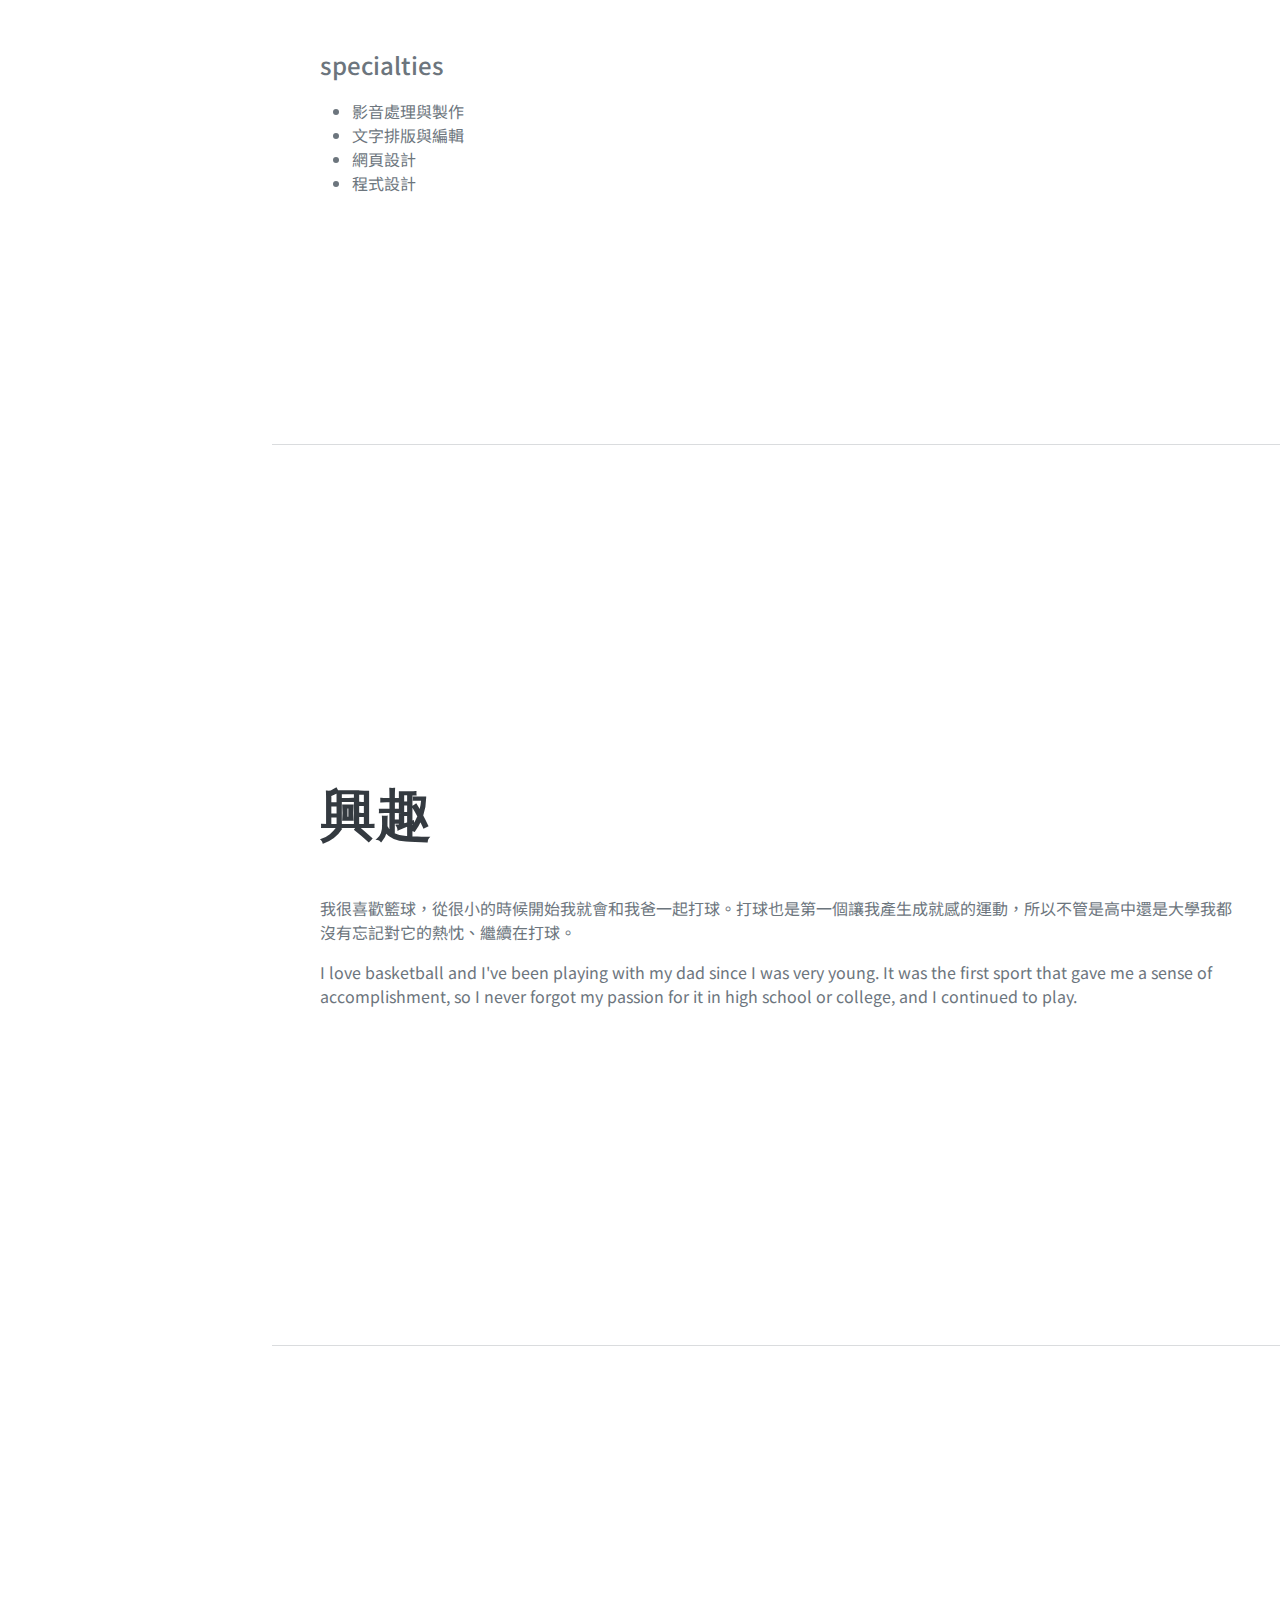
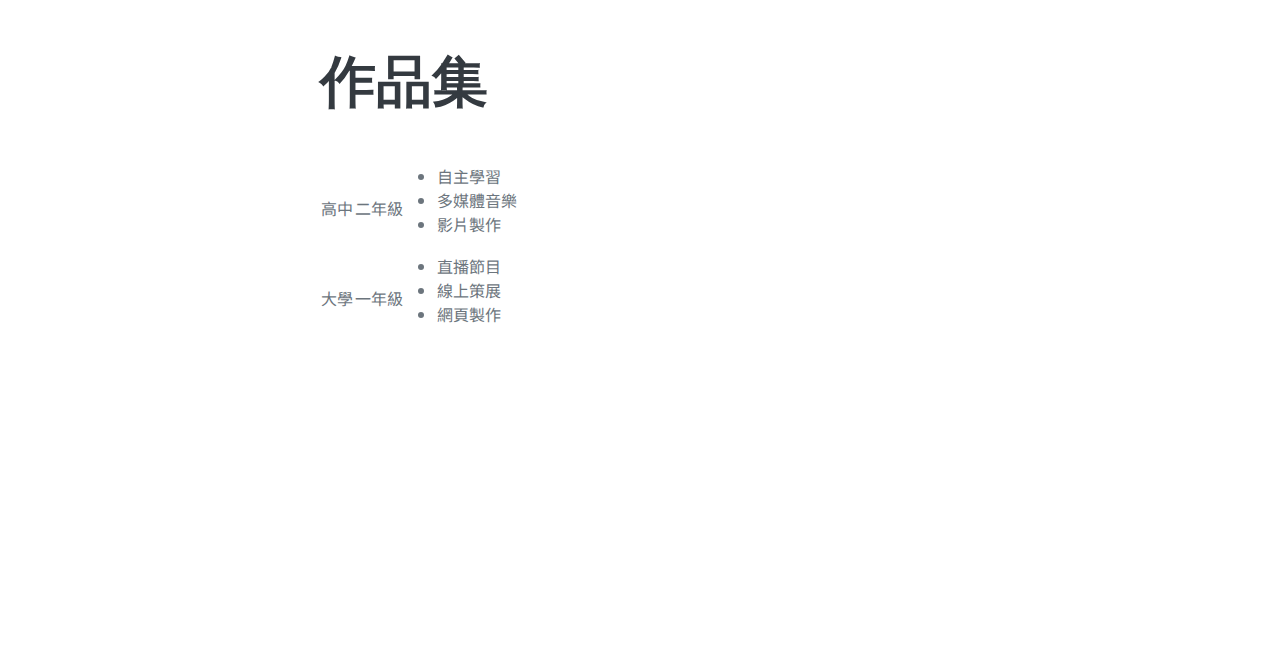
==== commit 800f2adf: "期中" ====
--- a/index.html
+++ b/index.html
@@ -55,6 +55,7 @@
                     <p class="lead mb-5">我對程式語言和資訊科技的天賦不高，但是願意努力學習，我相信只要保持積極的心態和正確的學習方法未來一定可以越變越好。</p>
                     <p class="lead mb-5">I have no talent in programming language and information technology, but I am willing to study hard. I believe that I will get better and better in the future as long as I keep a positive mindset and the right way of learning.</p>
                     <div class="social-icons">
+                        <a class="social-icon" href="https://github.com/A111070031"target="_blank"><i class="fa-brands fa-github"></i></a>
                         <a class="social-icon" href="https://www.facebook.com/profile.php?id=100037380620520"target="_blank"><i class="fab fa-facebook-f"></i></a>
                         <a class="social-icon" href="https://www.instagram.com/jiangzhaoyang9/"target="_blank"><i class="fa-brands fa-instagram"></i></a>
                     </div>
@@ -184,9 +185,9 @@
               <td>二年級</td>
               <td>
                 <ul>
-                  <li>自主學習<a class="expedu_icon" href="https://www.canva.com/design/DAE_dx_OqQ0/Xv5aE0U34Uskx4qtLakNQQ/edit?utm_content=DAE_dx_OqQ0&utm_campaign=designshare&utm_medium=link2&utm_source=sharebutton"target="_blank"><i class="fa-solid fa-eye"></i></a></li>
-                  <li>多媒體音樂</li>
-                  <li>影片製作</li>
+                  <li>自主學習 <a class="expedu_icon" href="https://www.canva.com/design/DAE_dx_OqQ0/Xv5aE0U34Uskx4qtLakNQQ/edit?utm_content=DAE_dx_OqQ0&utm_campaign=designshare&utm_medium=link2&utm_source=sharebutton"target="_blank"><i class="fa-solid fa-eye"></i></a></li>
+                  <li>多媒體音樂 <a class="expedu_icon" href="https://youtu.be/Ru5J5gR4CGY"target="_blank"><i class="fa-solid fa-eye"></i></a></li>
+                  <li>影片製作 <a class="expedu_icon" href="https://youtu.be/USkbaBMKOKA"target="_blank"><i class="fa-solid fa-eye"></i></a></li>
                 </ul>
               </td>
             </tr>
@@ -195,9 +196,9 @@
               <td>一年級</td>
               <td>
                 <ul>
-                  <li>直播節目</li>
-                  <li>線上策展</li>
-                  <li>網頁製作</li>
+                  <li>直播節目 <a class="expedu_icon" href="https://www.youtube.com/live/WNCuz8WMkfk?feature=share"target="_blank"><i class="fa-solid fa-eye"></i></a></li>
+                  <li>線上策展 <a class="expedu_icon" href="https://www.instagram.com/zhaoyang0224/"target="_blank"><i class="fa-solid fa-eye"></i></a></li>
+                  <li>網頁製作 <a class="expedu_icon" href="#about"><i class="fa-solid fa-eye"></i></a></li>
                 </ul>
               </td>
             </tr>
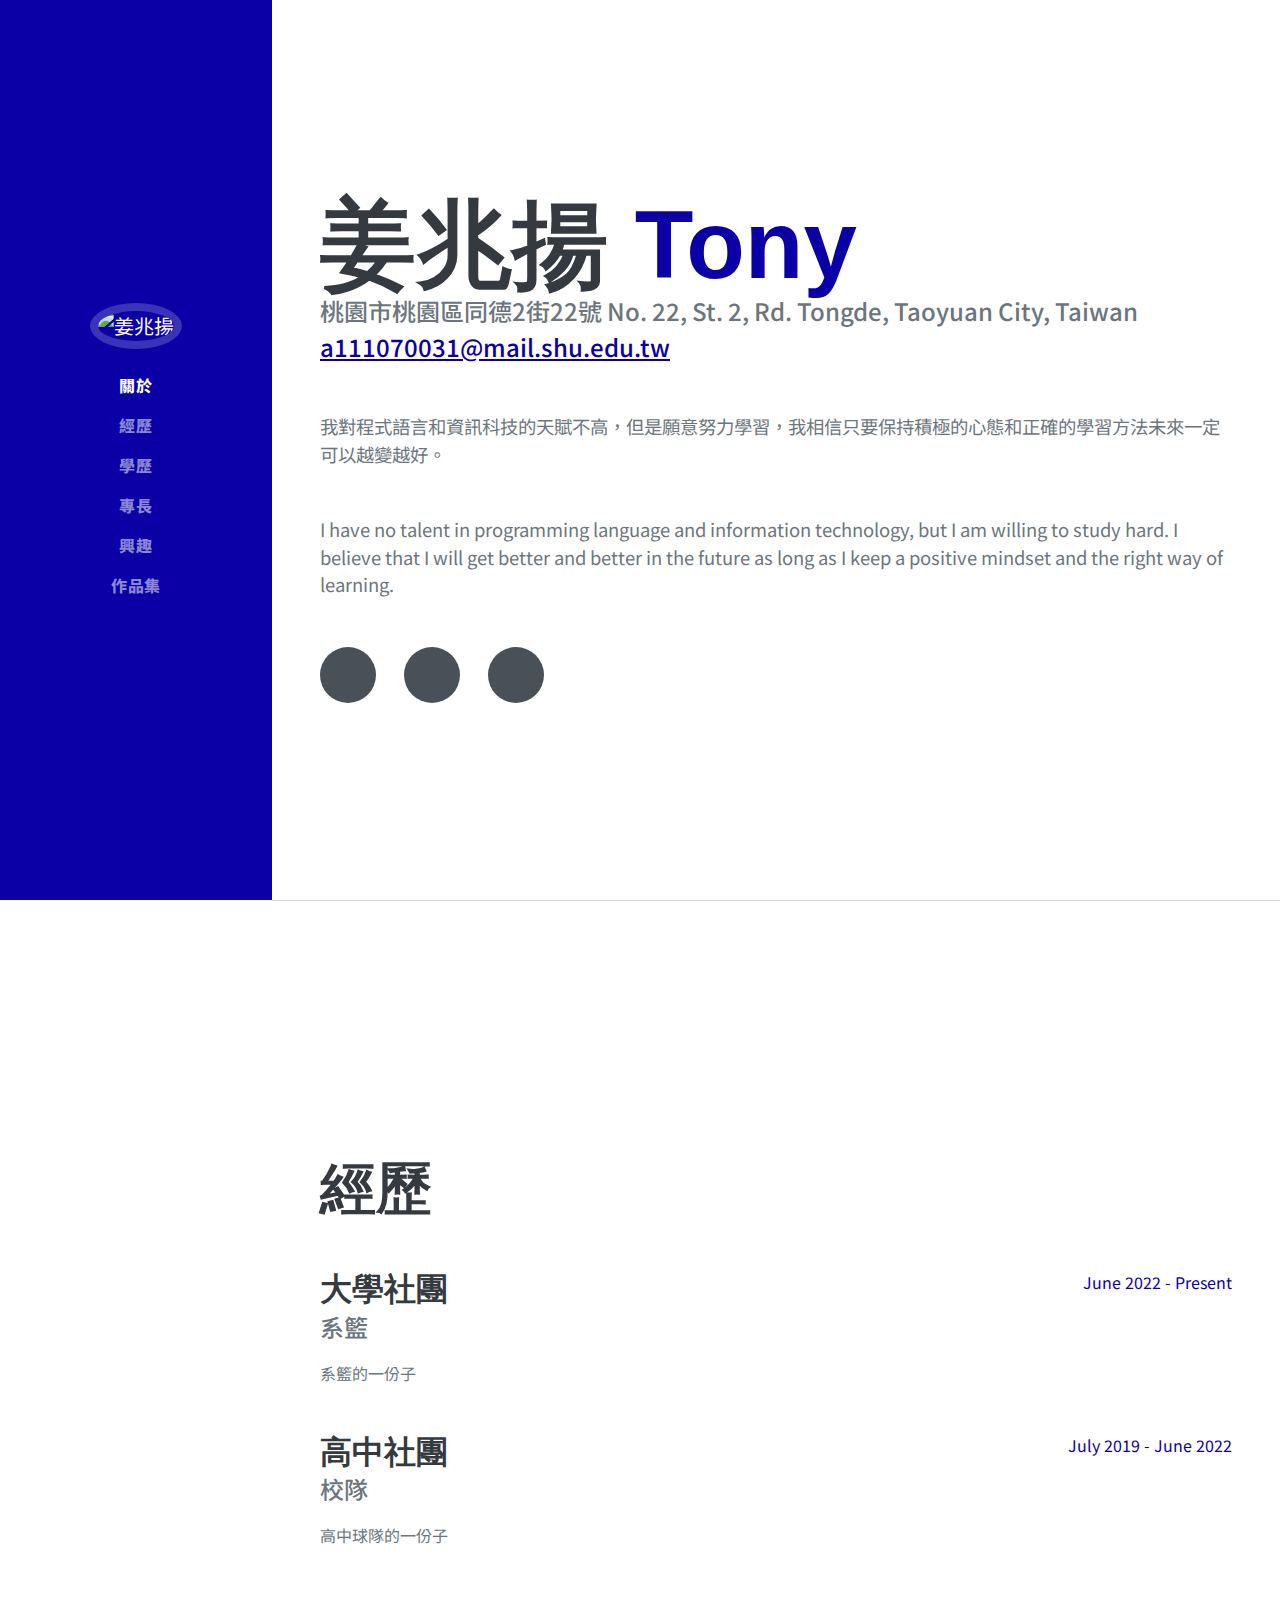
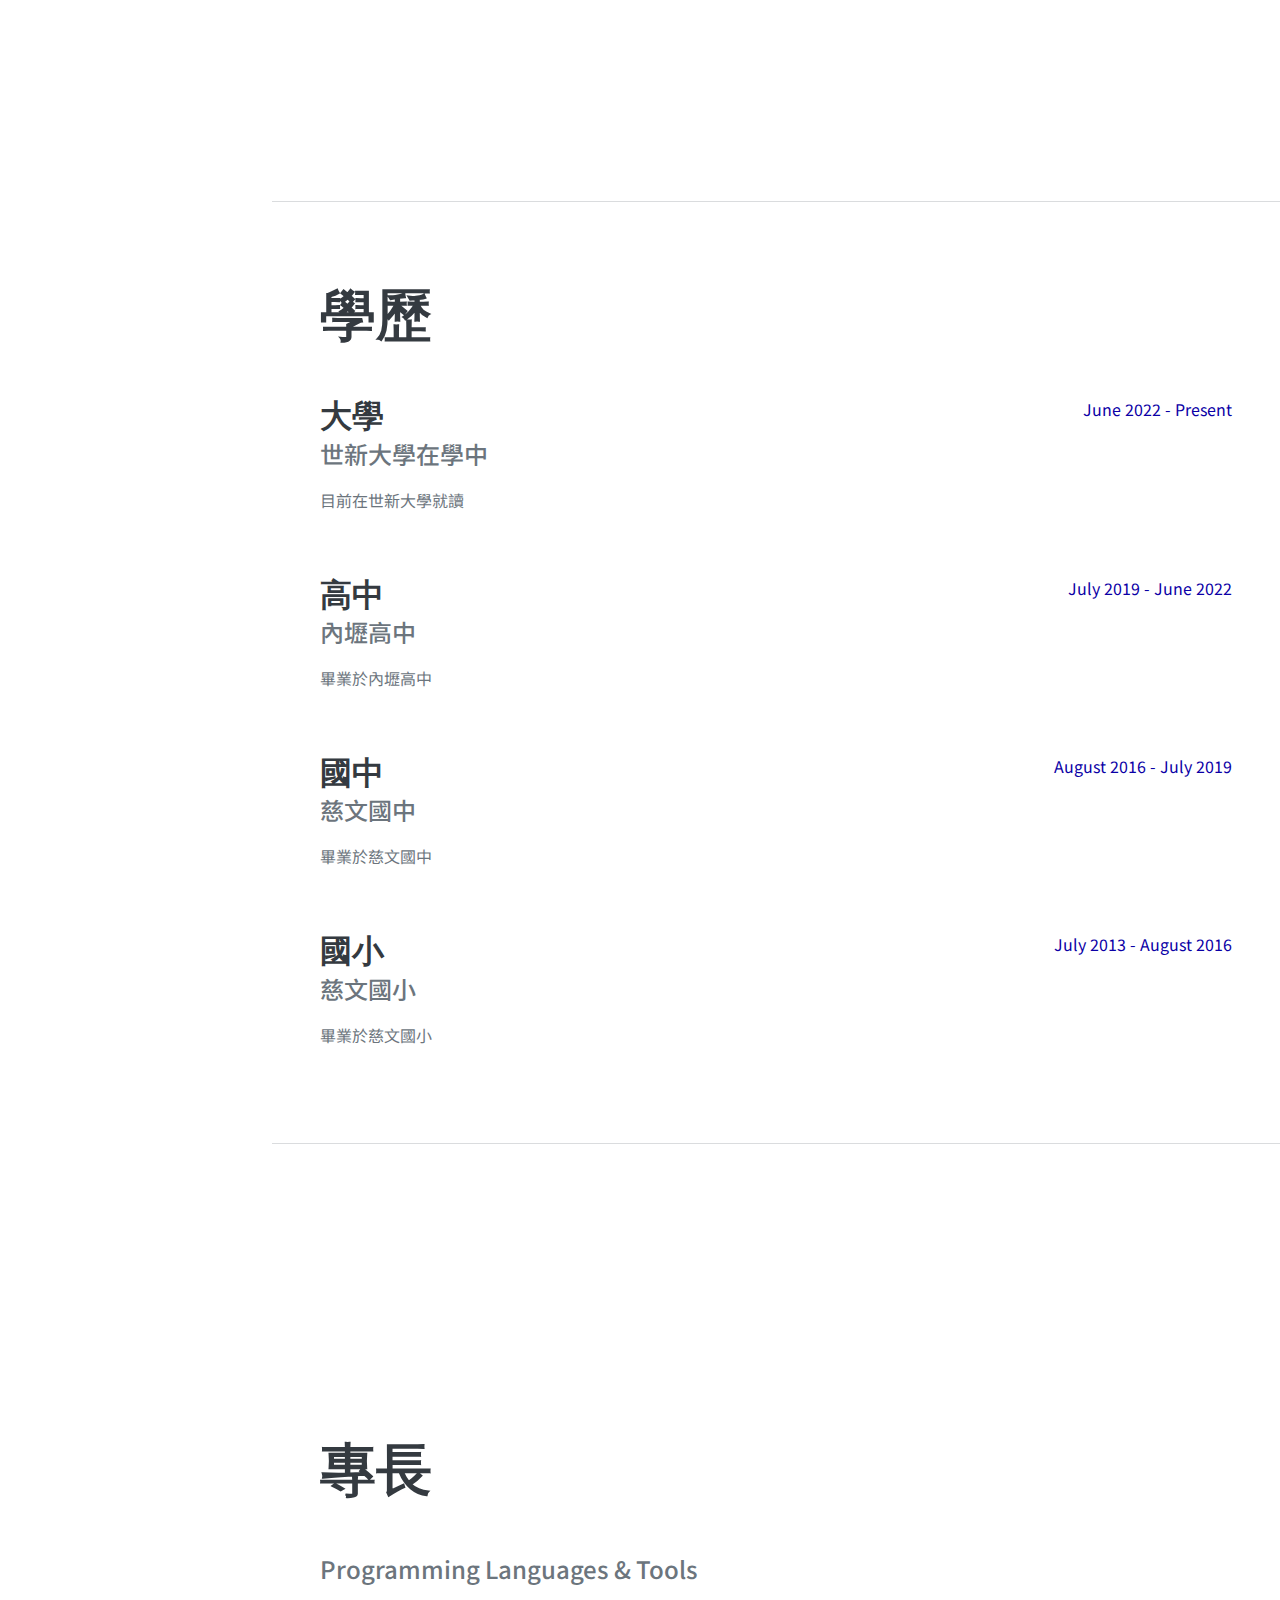
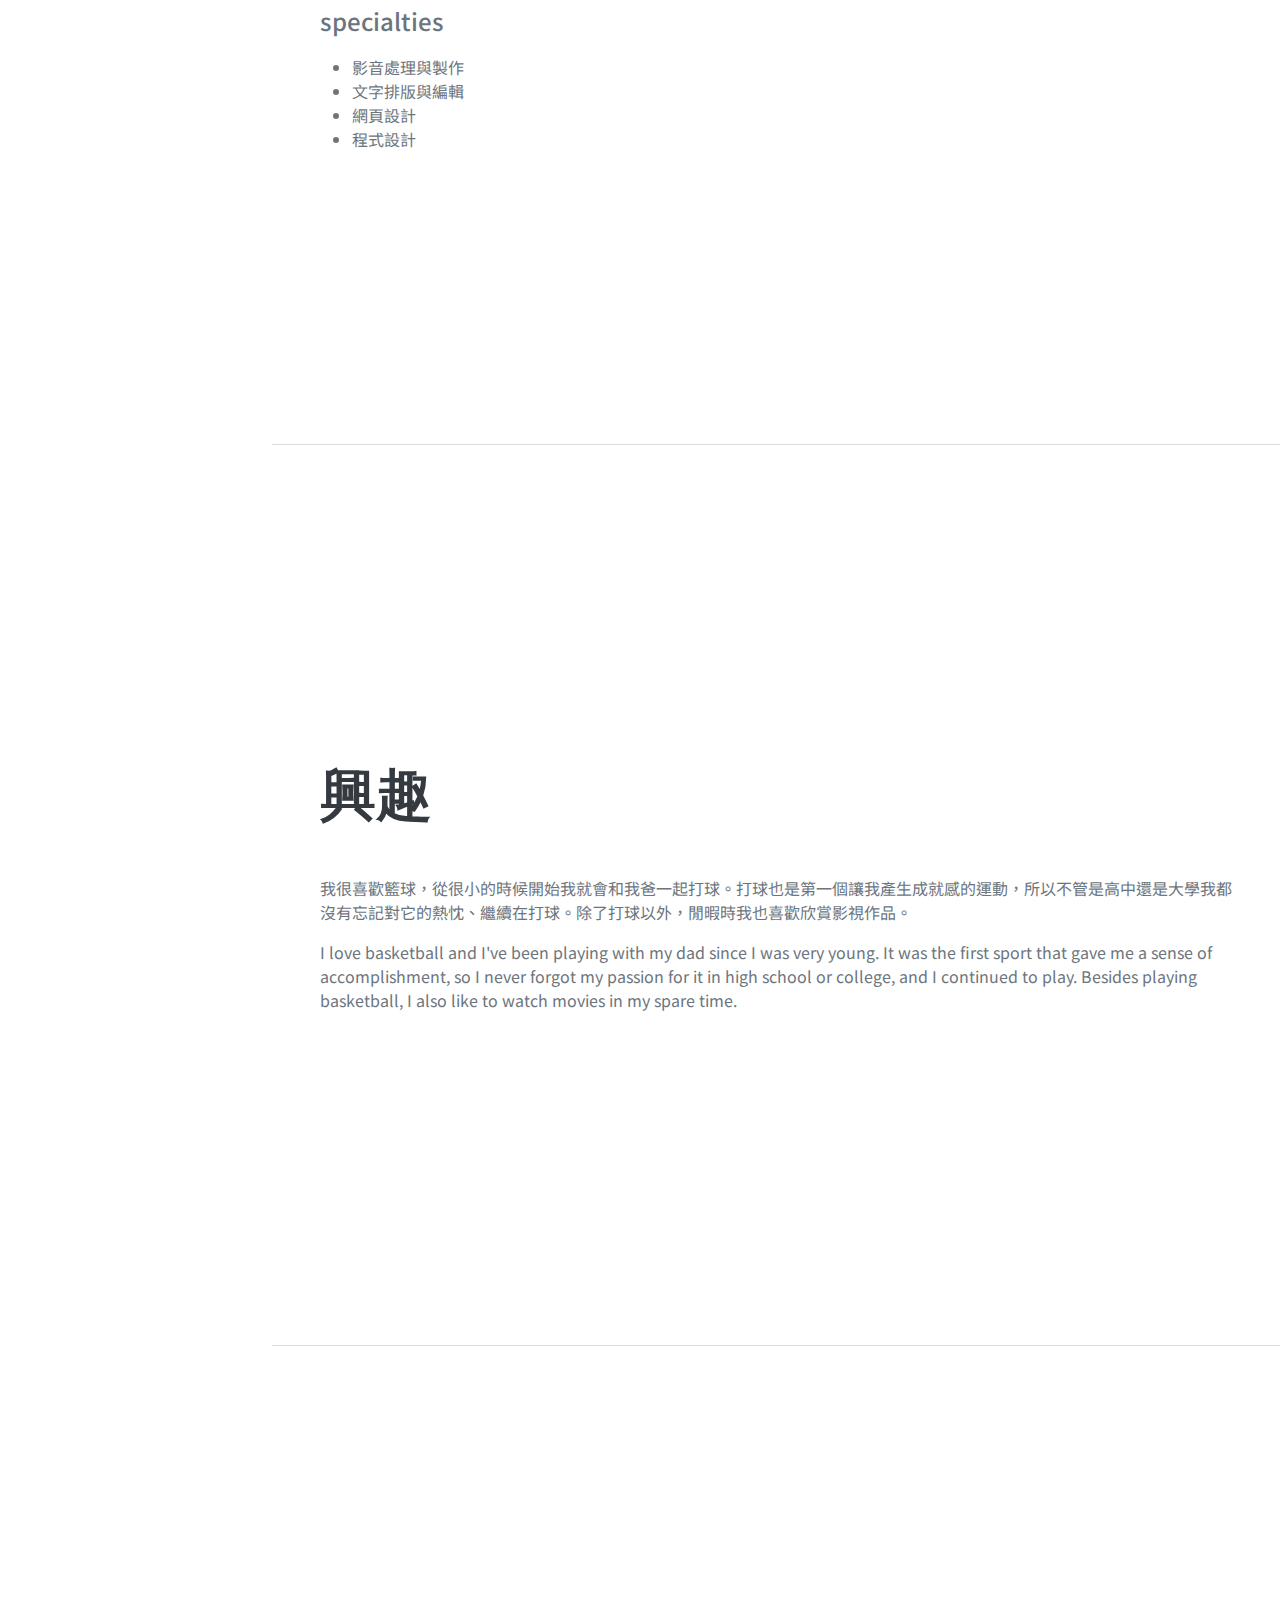
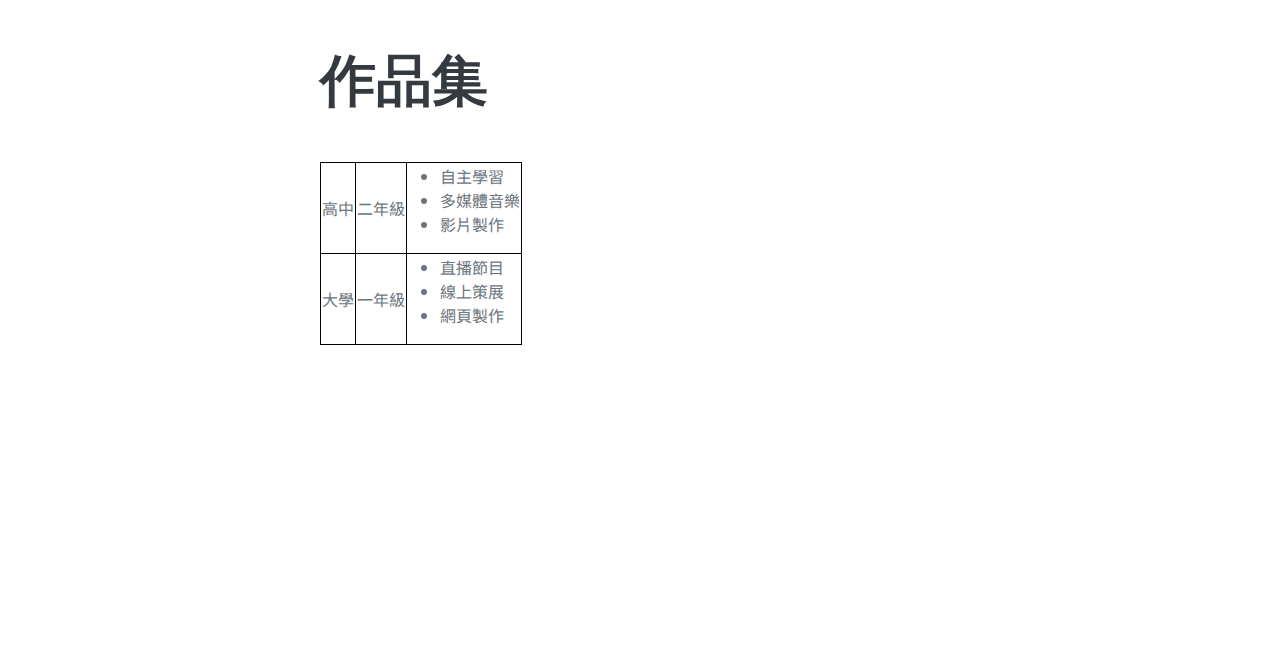
==== commit 8f9bfec3: "期中" ====
--- a/index.html
+++ b/index.html
@@ -138,10 +138,10 @@
         <h2 class="mb-5">專長</h2>
         <div class="subheading mb-3">Programming Languages & Tools</div>
         <ul class="list-inline dev-icons">
-            <li class="list-inline-item"><i class="fa-solid fa-video"></i></li> 
-            <li class="list-inline-item"><i class="fa-solid fa-pen"></i></li>
-            <li class="list-inline-item"><i class="fa-brands fa-github"></i></li>
-            <li class="list-inline-item"><i class="fa-brands fa-python"></i></li>
+            <i class="fa-solid fa-video"></i>
+            <i class="fa-solid fa-pen"></i>
+            <i class="fa-brands fa-github"></i>
+            <i class="fa-brands fa-python"></i>
         </ul>
         <div class="subheading mb-3">specialties</div>
         <ul class="fa-ul mb-0">
@@ -169,9 +169,12 @@
 <section class="resume-section" id="interests">
     <div class="resume-section-content">
         <h2 class="mb-5">興趣</h2>
-        <i class="fa-solid fa-basketball"></i>
-        <p>我很喜歡籃球，從很小的時候開始我就會和我爸一起打球。打球也是第一個讓我產生成就感的運動，所以不管是高中還是大學我都沒有忘記對它的熱忱、繼續在打球。</p>
-        <p class="mb-0">I love basketball and I've been playing with my dad since I was very young. It was the first sport that gave me a sense of accomplishment, so I never forgot my passion for it in high school or college, and I continued to play.</p>
+        <p>我很喜歡籃球，從很小的時候開始我就會和我爸一起打球。打球也是第一個讓我產生成就感的運動，所以不管是高中還是大學我都沒有忘記對它的熱忱、繼續在打球。除了打球以外，閒暇時我也喜歡欣賞影視作品。</p>
+        <p class="mb-0">I love basketball and I've been playing with my dad since I was very young. It was the first sport that gave me a sense of accomplishment, so I never forgot my passion for it in high school or college, and I continued to play. Besides playing basketball, I also like to watch movies in my spare time.</p>
+        <ul class="list-inline dev-icons">
+            <i class="fa-solid fa-basketball"></i>
+            <i class="fa-solid fa-video"></i>
+        </ul>
     </div>
 </section>
 <hr class="m-0" />
--- a/css/my_styles.css
+++ b/css/my_styles.css
@@ -41,4 +41,9 @@
 
 .list-inline-item:hover {
     background-color: var(--bs-secondary);
+}
+
+table, td {
+    border: 1px solid black;
+    border-collapse: collapse;
 }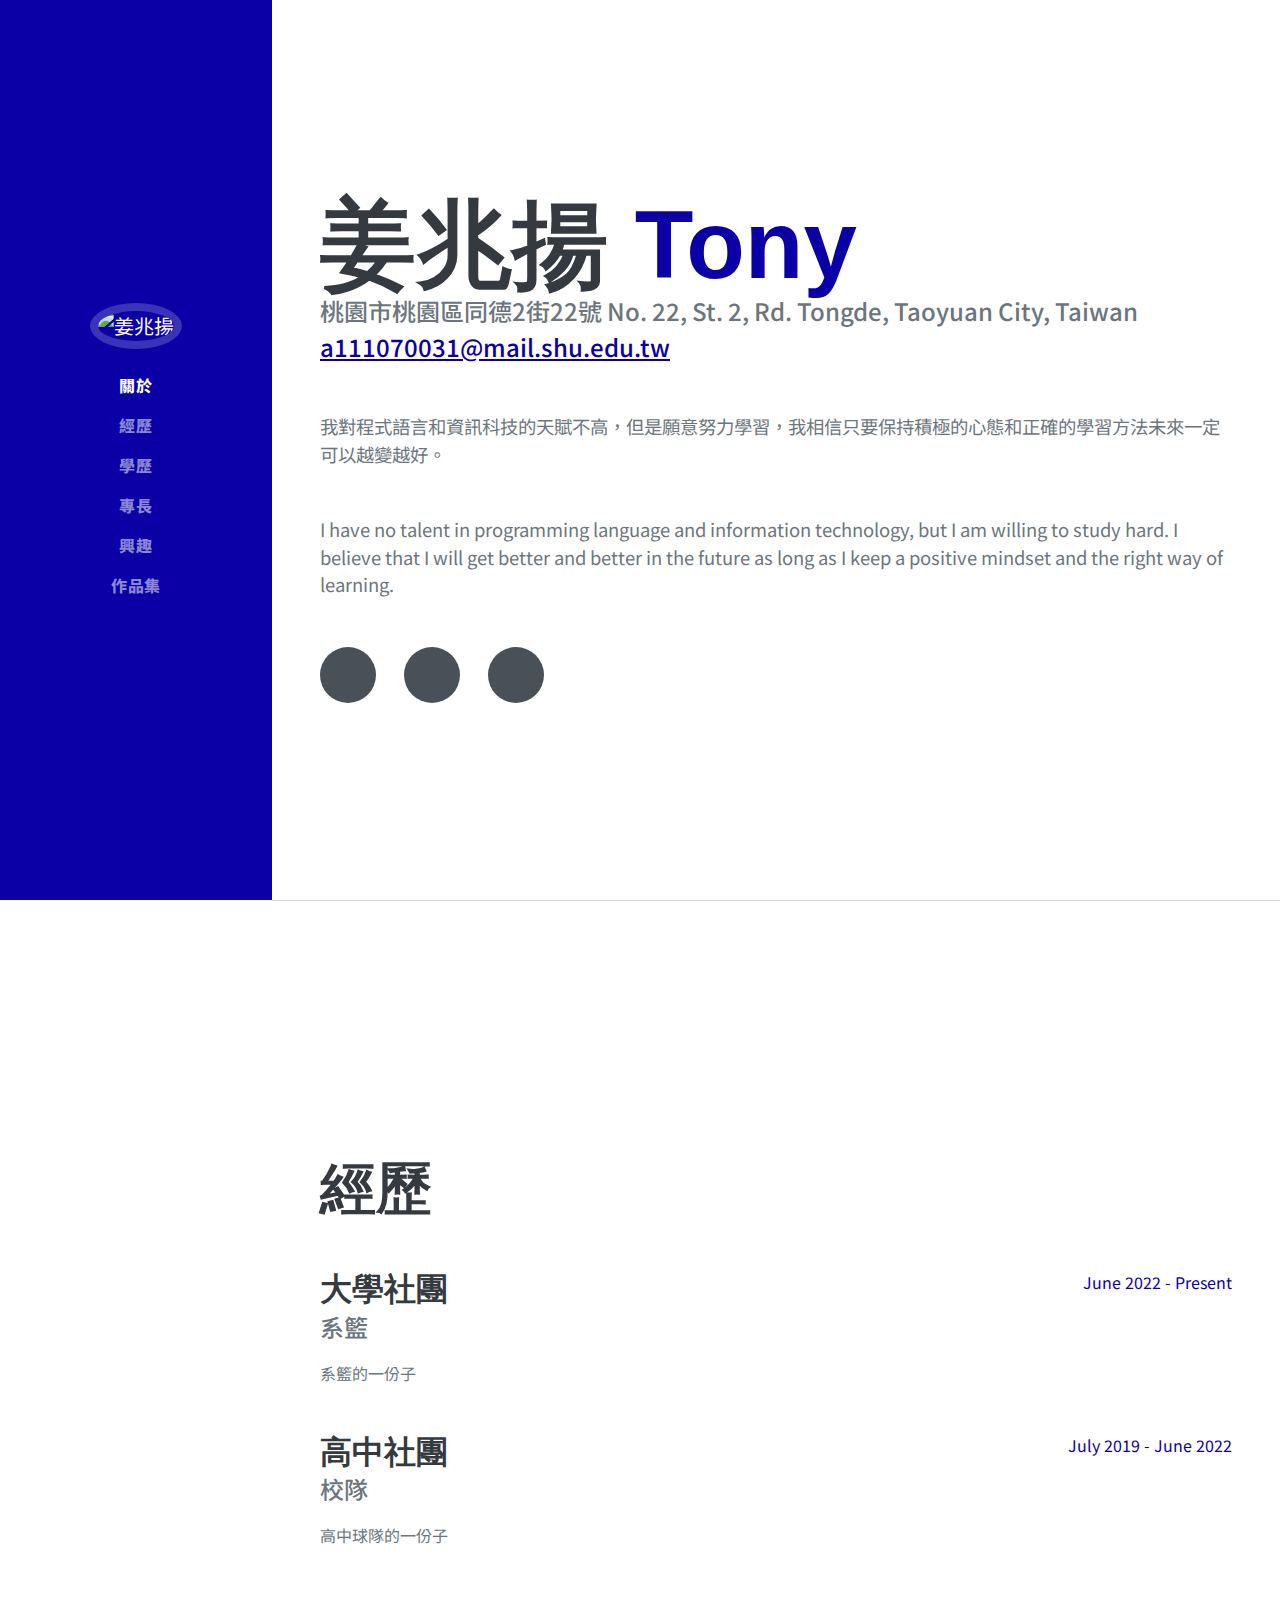
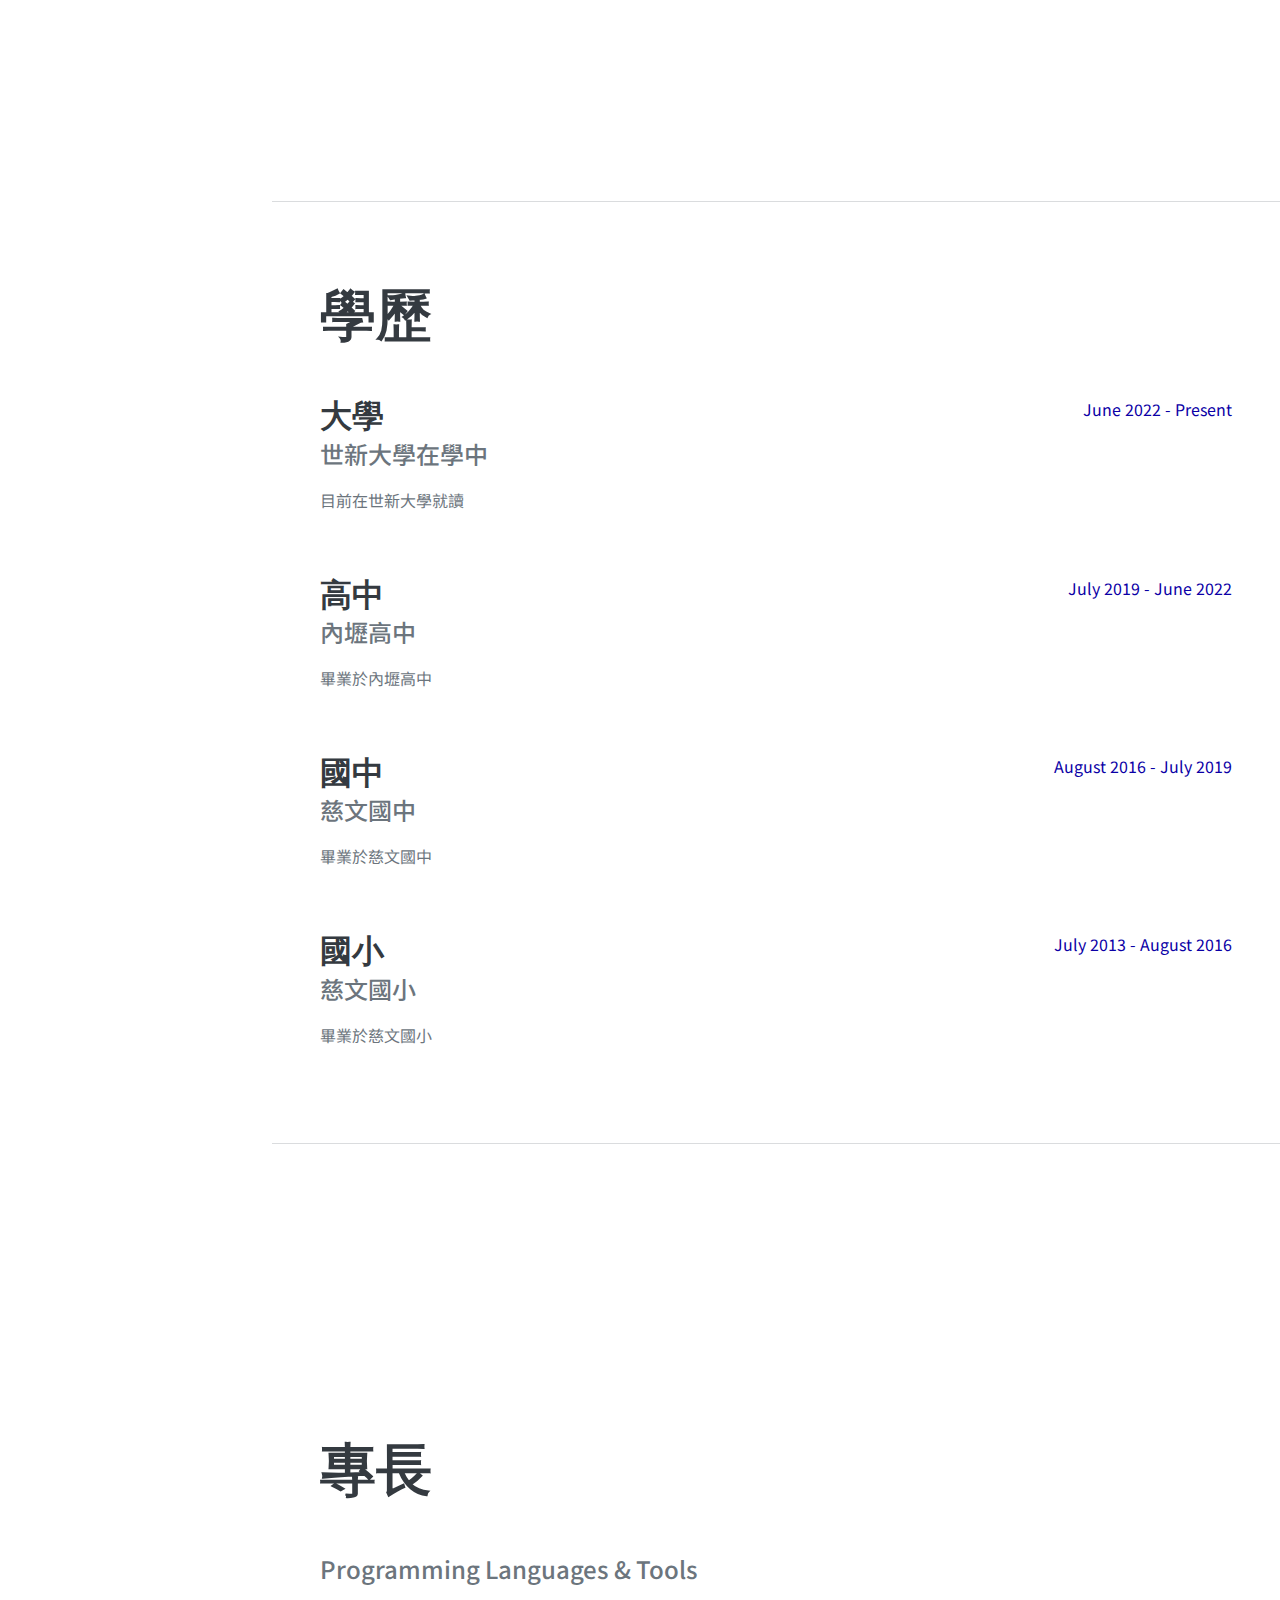
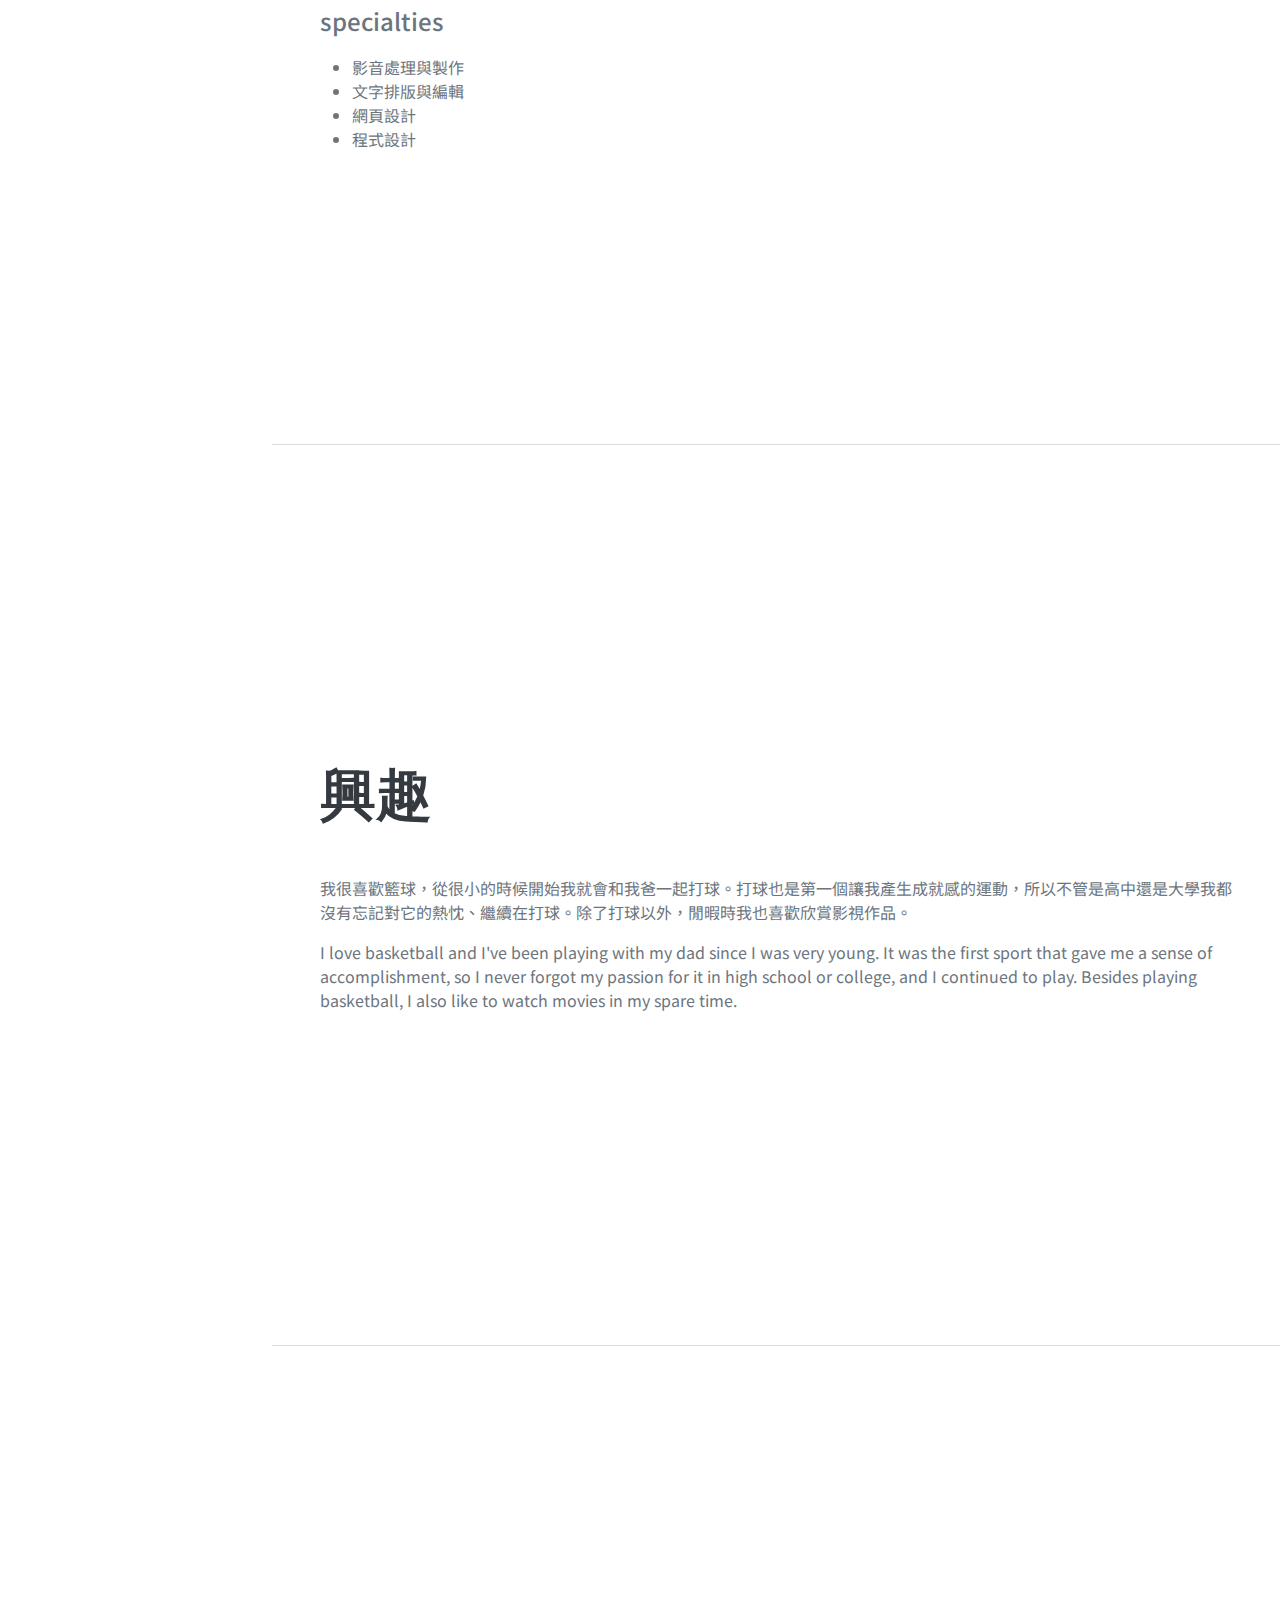
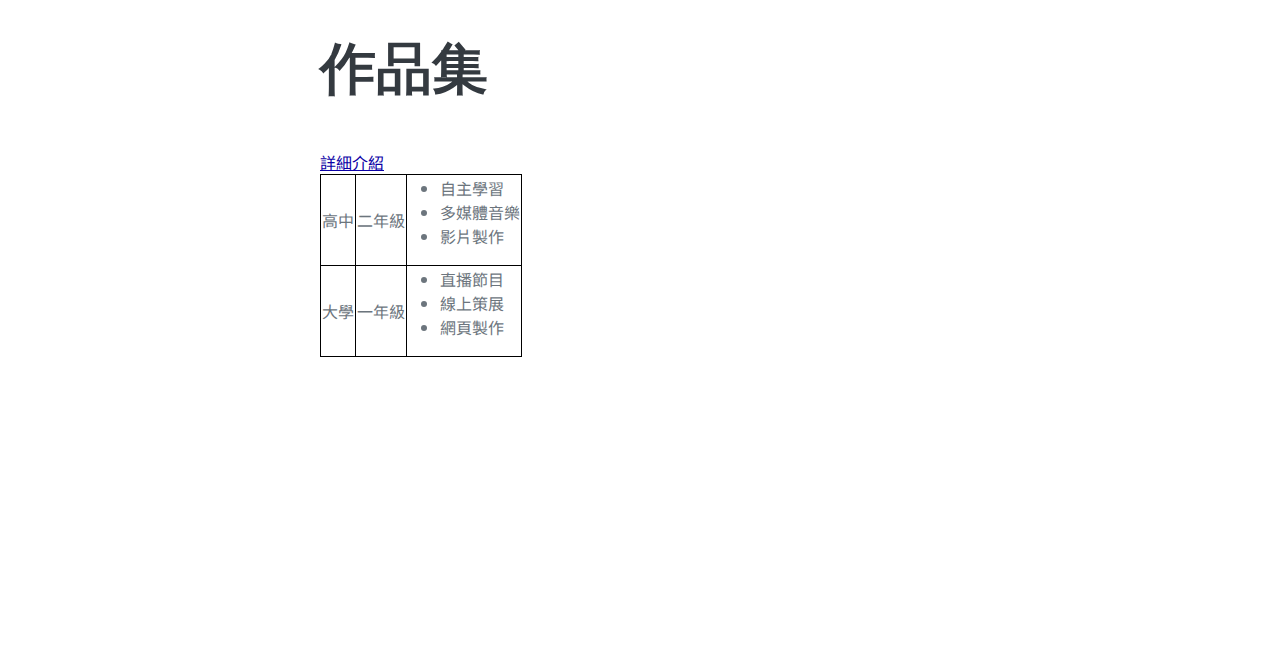
==== commit add74d61: "新增" ====
--- a/index.html
+++ b/index.html
@@ -45,6 +45,7 @@
                 <div class="resume-section-content">
                     <h1 class="mb-0">
                         姜兆揚
+
                         <span style="text-transform: none; color:#0b00a6;">Tony</span>
                     </h1>
                     <div class="subheading mb-5">
@@ -182,6 +183,7 @@
 <section class="resume-section" id="awards">
     <div class="resume-section-content">
         <h2 class="mb-5">作品集</h2>
+        <a href="Portfolios.html"target="_blank">詳細介紹</a>
           <table>
             <tr>
               <td>高中</td>
